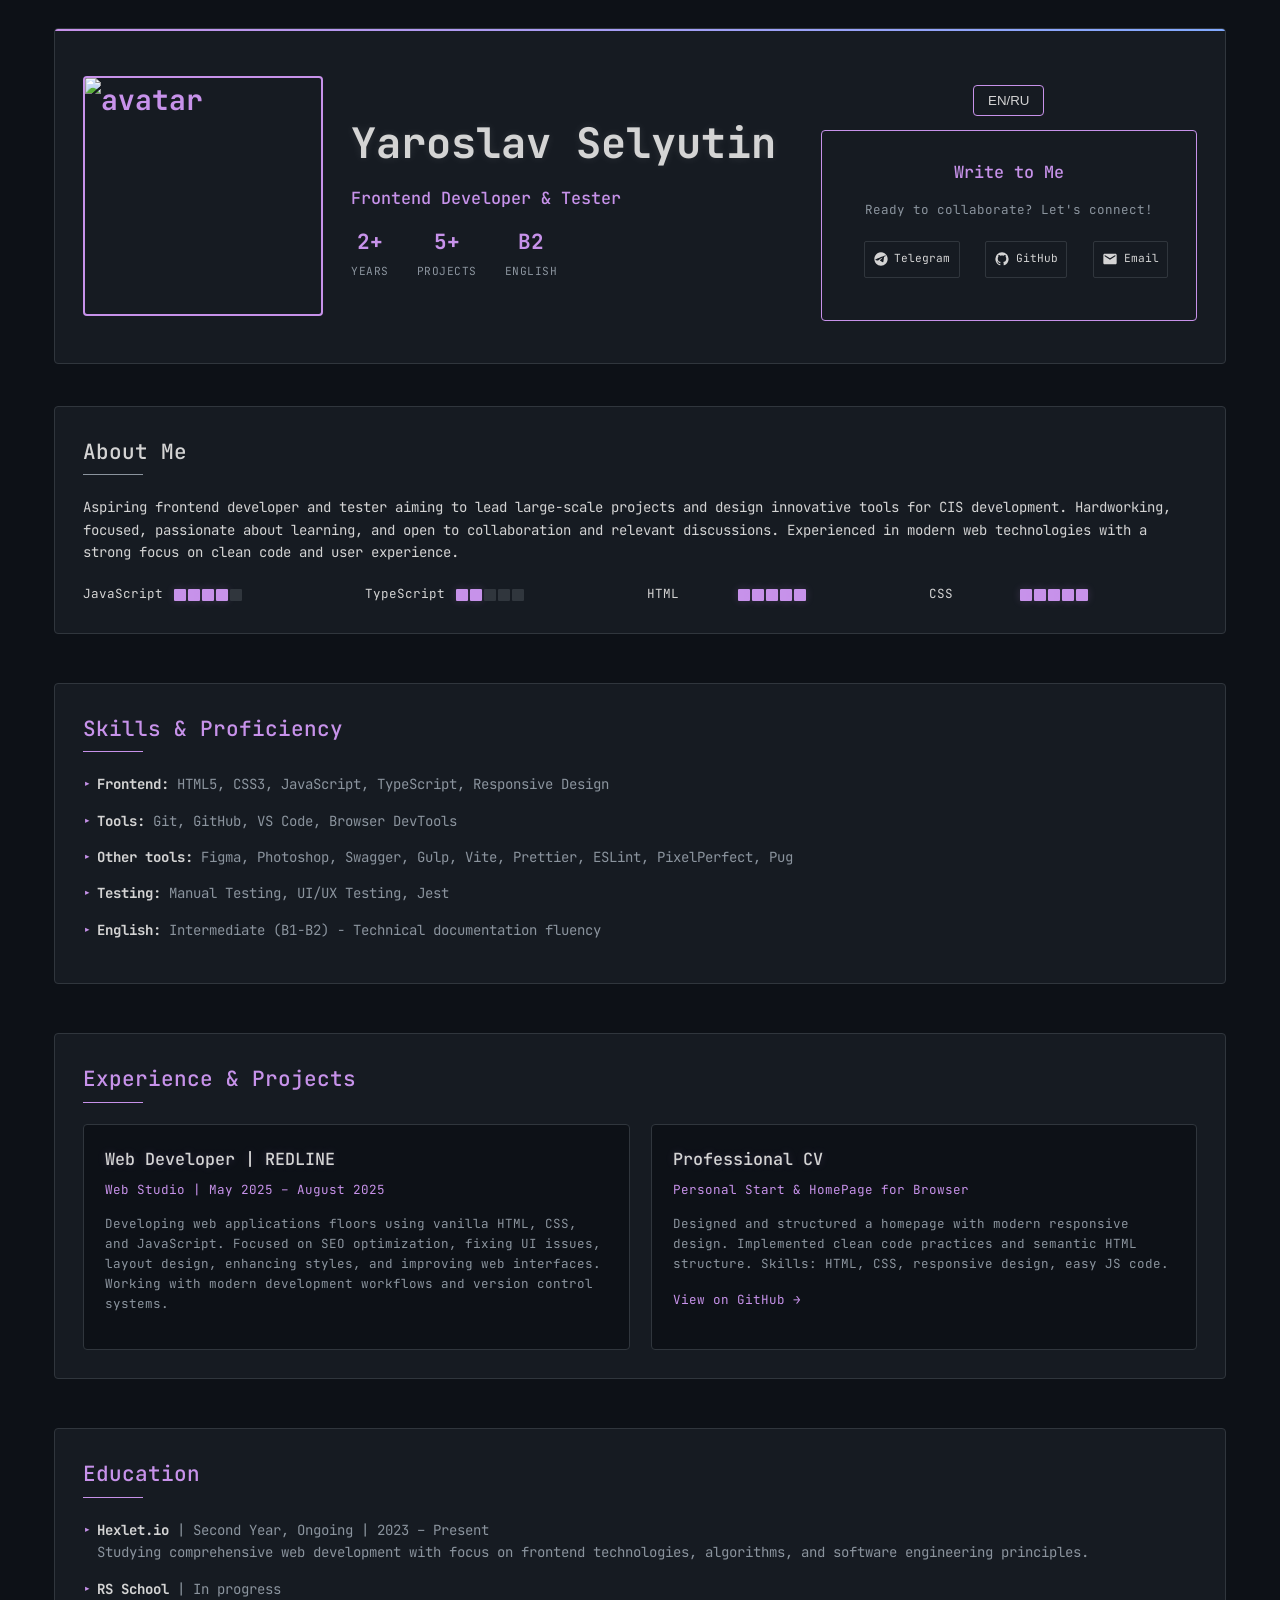
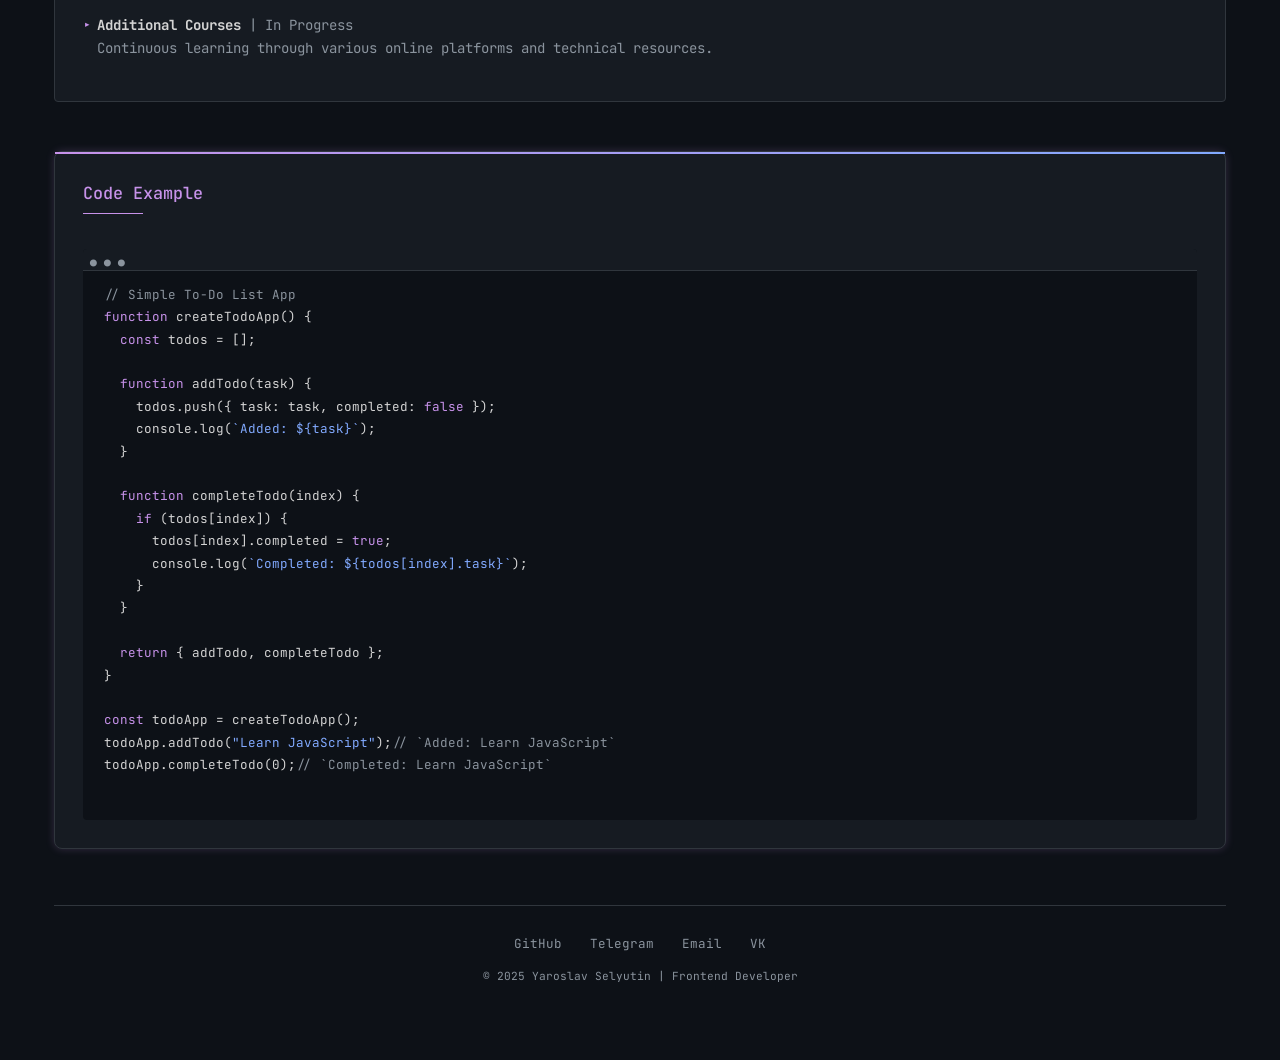
==== index.html @ ca4ed621 "feat: add new project, del link" ====
<!DOCTYPE html>
<html lang="en">

<head>
  <meta charset="UTF-8" />
  <meta name="viewport" content="width=device-width, initial-scale=1.0" />
  <meta name="description" content="CV of Yaroslav Selyutin - Aspiring Frontend Developer and Tester"
    data-translate="metaDescription" />
  <meta name="keywords" content="frontend developer, tester, web development, CV, Yaroslav Selyutin"
    data-translate="metaKeywords" />
  <link rel="stylesheet" href="./assets/css/style.css" />
  <title data-translate="title">Yaroslav Selyutin - CV</title>
</head>

<body>
  <div class="container">
    <div>
      <header>
        <div class="hero-content">
          <img class="avatar" src="./assets/images/avatar.jpg" alt="avatar" />
          <div class="info">
            <h1 data-translate="name">Yaroslav Selyutin</h1>
            <div class="role" data-translate="role">
              Frontend Developer & Tester
            </div>
            <div class="hero-stats">
              <div class="hero-stat">
                <span class="hero-stat-value">2+</span>
                <span class="hero-stat-label" data-translate="years">Years</span>
              </div>
              <div class="hero-stat">
                <span class="hero-stat-value">5+</span>
                <span class="hero-stat-label" data-translate="projects">Projects</span>
              </div>
              <div class="hero-stat">
                <span class="hero-stat-value">B2</span>
                <span class="hero-stat-label" data-translate="english">English</span>
              </div>
            </div>
          </div>
        </div>
        <div>
          <div class="language-switcher">
            <button id="lang-toggle">EN/RU</button>
          </div>
          <aside class="contact-cta">
            <h2 data-translate="writeToMe">Write to Me</h2>
            <p data-translate="connect">
              Ready to collaborate? Let's connect!
            </p>
            <ul class="contact-links">
              <li>
                <a href="https://t.me/ickpic">
                  <svg viewBox="0 0 24 24">
                    <path
                      d="M12 2C6.48 2 2 6.48 2 12s4.48 10 10 10 10-4.48 10-10S17.52 2 12 2zm4.64 6.8c-.15 1.58-.8 5.42-1.13 7.19-.14.75-.42 1-.68 1.03-.58.05-1.02-.38-1.58-.75-.88-.58-1.38-.94-2.23-1.5-.99-.65-.35-1.01.22-1.59.15-.15 2.71-2.48 2.76-2.69.01-.03.01-.14-.07-.2-.08-.06-.19-.04-.27-.02-.11.02-1.93 1.23-5.45 3.61-.51.36-.98.53-1.42.52-.47-.01-1.37-.26-2.03-.48-.82-.27-1.47-.42-1.42-.88.03-.24.4-.49 1.09-.74 4.28-1.86 7.13-3.08 8.56-3.67 4.08-1.69 4.92-1.98 5.47-1.99.12 0 .39.03.57.18.15.13.19.3.21.42-.01.10.01.28-.01.43z" />
                  </svg>
                  Telegram
                </a>
              </li>
              <li>
                <a href="https://github.com/9ickpic">
                  <svg viewBox="0 0 24 24">
                    <path
                      d="M12 2A10 10 0 0 0 2 12c0 4.42 2.87 8.17 6.84 9.5.5.08.66-.23.66-.5v-1.69c-2.77.6-3.36-1.34-3.36-1.34-.46-1.16-1.11-1.47-1.11-1.47-.91-.62.07-.6.07-.6 1 .07 1.53 1.03 1.53 1.03.87 1.52 2.34 1.07 2.91.83.09-.65.35-1.09.63-1.34-2.22-.25-4.55-1.11-4.55-4.92 0-1.11.38-2 1.03-2.71-.1-.25-.45-1.29.1-2.64 0 0 .84-.27 2.75 1.02.79-.22 1.65-.33 2.5-.33.85 0 1.71.11 2.5.33 1.91-1.29 2.75-1.02 2.75-1.02.55 1.35.2 2.39.1 2.64.65.71 1.03 1.6 1.03 2.71 0 3.82-2.34 4.66-4.57 4.91.36.31.69.92.69 1.85V21c0 .27.16.59.67.5C19.14 20.16 22 16.42 22 12A10 10 0 0 0 12 2z" />
                  </svg>
                  GitHub
                </a>
              </li>
              <li>
                <a href="mailto:moontesearch@gmail.com">
                  <svg viewBox="0 0 24 24">
                    <path
                      d="M20 4H4c-1.1 0-1.99.9-1.99 2L2 18c0 1.1.9 2 2 2h16c1.1 0 2-.9 2-2V6c0-1.1-.9-2-2-2zm0 4l-8 5-8-5V6l8 5 8-5v2z" />
                  </svg>
                  Email
                </a>
              </li>
            </ul>
          </aside>
        </div>
      </header>
      <main>
        <div class="grid">
          <section class="about-section">
            <h2 data-translate="aboutMe">About Me</h2>
            <p data-translate="aboutText">
              Aspiring frontend developer and tester aiming to lead
              large-scale projects and design innovative tools for CIS
              development. Hardworking, focused, passionate about learning,
              and open to collaboration and relevant discussions. Experienced
              in modern web technologies with a strong focus on clean code and
              user experience.
            </p>
            <div class="about-skills">
              <div class="skill-item">
                <span class="skill-name">JavaScript</span>
                <div class="skill-bar">
                  <div class="skill-block active"></div>
                  <div class="skill-block active"></div>
                  <div class="skill-block active"></div>
                  <div class="skill-block active blink"></div>
                  <div class="skill-block"></div>
                </div>
              </div>
              <div class="skill-item">
                <span class="skill-name">TypeScript</span>
                <div class="skill-bar">
                  <div class="skill-block active"></div>
                  <div class="skill-block active blink"></div>
                  <div class="skill-block"></div>
                  <div class="skill-block"></div>
                  <div class="skill-block"></div>
                </div>
              </div>
              <div class="skill-item">
                <span class="skill-name">HTML</span>
                <div class="skill-bar">
                  <div class="skill-block active"></div>
                  <div class="skill-block active"></div>
                  <div class="skill-block active"></div>
                  <div class="skill-block active"></div>
                  <div class="skill-block active blink"></div>
                </div>
              </div>
              <div class="skill-item">
                <span class="skill-name">CSS</span>
                <div class="skill-bar">
                  <div class="skill-block active"></div>
                  <div class="skill-block active"></div>
                  <div class="skill-block active"></div>
                  <div class="skill-block active"></div>
                  <div class="skill-block active blink"></div>
                </div>
              </div>
            </div>
          </section>

          <section class="section">
            <h2 data-translate="skillsTitle">Skills & Proficiency</h2>
            <ul>
              <li data-translate="frontendSkills">
                <strong>Frontend:</strong> HTML5, CSS3, JavaScript,
                TypeScript, Responsive Design
              </li>
              <li data-translate="toolsSkills">
                <strong>Tools:</strong> Git, GitHub, VS Code, Browser DevTools
              </li>
              <li data-translate="otherToolsSkills">
                <strong>Other tools:</strong> Figma, Photoshop, Swagger, Gulp,
                Vite, Prettier, ESLint, PixelPerfect, Pug
              </li>
              <li data-translate="testingSkills">
                <strong>Testing:</strong> Manual Testing, UI/UX Testing, Jest
              </li>
              <li data-translate="englishSkills">
                <strong>English:</strong> Intermediate (B1-B2) - Technical
                documentation fluency
              </li>
            </ul>
          </section>

          <section class="section">
            <h2 data-translate="experienceTitle">Experience & Projects</h2>
            <div class="project-grid">
              <div class="project-card">
                <h3 data-translate="webDeveloperTitle">
                  Web Developer | REDLINE
                </h3>
                <div class="project-meta" data-translate="webDeveloperMeta">
                  Web Studio | May 2025 – August 2025
                </div>
                <p data-translate="webDeveloperText">
                  Developing web applications floors using vanilla HTML, CSS,
                  and JavaScript. Focused on SEO optimization, fixing UI
                  issues, layout design, enhancing styles, and improving web
                  interfaces. Working with modern development workflows and
                  version control systems.
                </p>
              </div>
              <div class="project-card">
                <h3 data-translate="cvTitle">Professional CV</h3>
                <div class="project-meta" data-translate="cvMeta">
                  Personal Start & HomePage for Browser
                </div>
                <p data-translate="cvText">
                  Designed and structured a homepage with modern
                  responsive design. Implemented clean code practices and
                  semantic HTML structure. Skills: HTML, CSS, responsive
                  design, easy JS code.
                </p>
                <a href="9ickpic.github.com/homepage" target="_blank" data-translate="viewGitHub">View on GitHub →</a>
              </div>
            </div>
          </section>

          <section class="section">
            <h2 data-translate="educationTitle">Education</h2>
            <ul>
              <li data-translate="hexletEducation">
                <strong>Hexlet.io</strong> | Second Year, Ongoing | 2023 –
                Present<br />
                Studying comprehensive web development with focus on frontend
                technologies, algorithms, and software engineering principles.
              </li>
              <li data-translate="rsSchoolEducation">
                <strong>RS School</strong> | In progress
              </li>
              <li data-translate="additionalEducation">
                <strong>Additional Courses</strong> | In Progress<br />
                Continuous learning through various online platforms and
                technical resources.
              </li>
            </ul>
          </section>

          <section class="section code-container">
            <div class="code-header">
              <h2 data-translate="codeExampleTitle">Code Example</h2>
            </div>
            <div class="code-window">
              <pre><code><span class="code-comment" data-translate="codeComment">// Simple To-Do List App</span>
<span class="code-keyword">function</span> createTodoApp() {
  <span class="code-keyword">const</span> todos = [];

  <span class="code-keyword">function</span> addTodo(task) {
    todos.push({ task: task, completed: <span class="code-keyword">false</span> });
    console.log(<span class="code-string">`Added: ${task}`</span>);
  }

  <span class="code-keyword">function</span> completeTodo(index) {
    <span class="code-keyword">if</span> (todos[index]) {
      todos[index].completed = <span class="code-keyword">true</span>;
      console.log(<span class="code-string">`Completed: ${todos[index].task}`</span>);
    }
  }

  <span class="code-keyword">return</span> { addTodo, completeTodo };
}

<span class="code-keyword">const</span> todoApp = createTodoApp();
todoApp.addTodo(<span class="code-string" data-translate="learnJS">"Learn JavaScript"</span>);<span class="code-comment" data-translate="addedJS">// `Added: Learn JavaScript`</span>
todoApp.completeTodo(0);<span class="code-comment" data-translate="completedJS">// `Completed: Learn JavaScript`</span>
        </code></pre>
            </div>
          </section>
        </div>
      </main>

      <footer>
        <div class="footer-links">
          <a href="https://github.com/9ickpic">GitHub</a>
          <a href="https://t.me/ickpic">Telegram</a>
          <a href="mailto:moontesearch@gmail.com">Email</a>
          <a href="https://vk.com/9ickpic">VK</a>
        </div>
        <div class="footer-copyright">
          <p data-translate="footerText">
            © 2025 Yaroslav Selyutin | Frontend Developer
          </p>
          <br />
        </div>
      </footer>
    </div>
  </div>

  <script src="./assets/js/translate.js"></script>
</body>

</html>
---- assets/css/style.css ----
@import url("https://fonts.googleapis.com/css2?family=JetBrains+Mono:wght@400;500;700&display=swap");

:root {
  --bg: #0d1117;
  --bg-alt: #161b22;
  --accent: #c792ea;
  --secondary-accent: #82aaff;
  --text: #d4d4d4;
  --muted: #8b949e;
  --border: #30363d;
  --glow: 0 0 8px rgba(199, 146, 234, 0.2);
  --glow-hover: 0 0 12px rgba(130, 170, 255, 0.4);
  --grid-gutter: 1.5rem;
}

* {
  box-sizing: border-box;
  margin: 0;
  padding: 0;
}

html,
body {
  background: var(--bg);
  color: var(--text);
  font-family: "JetBrains Mono", monospace;
  line-height: 1.6;
  font-size: 14px;
  scroll-behavior: smooth;
}

.container {
  max-width: 1200px;
  margin: 0 auto;
  padding: 2rem 1rem;
}

.grid {
  display: grid;
  grid-template-columns: repeat(12, 1fr);
  gap: var(--grid-gutter);
}

.col-12 {
  grid-column: span 12;
}
.col-8 {
  grid-column: span 8;
}
.col-4 {
  grid-column: span 4;
}
.col-6 {
  grid-column: span 6;
}
.col-3 {
  grid-column: span 3;
}
.col-9 {
  grid-column: span 9;
}

header {
  grid-column: span 12;
  display: flex;
  align-items: center;
  justify-content: space-between;
  gap: 2rem;
  margin-bottom: 3rem;
  padding: 3rem 2rem;
  background: var(--bg-alt);
  border: 1px solid var(--border);
  border-radius: 4px;
  position: relative;
  overflow: hidden;
  min-height: 200px;
}

header::before {
  content: "";
  position: absolute;
  top: 0;
  left: 0;
  right: 0;
  height: 2px;
  background: linear-gradient(90deg, var(--accent), var(--secondary-accent));
}

@keyframes pulse {
  0%,
  100% {
    transform: translateY(-50%) scale(1);
    opacity: 0.5;
  }
  50% {
    transform: translateY(-50%) scale(1.2);
    opacity: 0.8;
  }
}

.hero-content {
  flex: 1;
  display: flex;
  align-items: center;
  gap: 2rem;
  justify-content: flex-start;
}

.avatar {
  width: 240px;
  height: 240px;
  background: transparent;
  border: 2px solid var(--accent);
  border-radius: 4px;
  display: flex;
  align-items: center;
  justify-content: center;
  font-weight: 700;
  color: var(--accent);
  font-size: 2rem;
  transition: all 0.3s ease;
  position: relative;
  flex-shrink: 0;
}

.avatar:hover {
  border-color: var(--secondary-accent);
  color: var(--secondary-accent);
  box-shadow: var(--glow-hover);
}

.info h1 {
  font-size: 3rem;
  font-weight: 700;
  color: var(--text);
  margin-bottom: 0.5rem;
  text-shadow: 0 0 10px rgba(255, 255, 255, 0.1);
}

.info .role {
  color: var(--accent);
  font-size: 1.2rem;
  font-weight: 500;
  margin-bottom: 1rem;
}

.hero-stats {
  display: flex;
  gap: 2rem;
  margin-top: 1rem;
}

.hero-stat {
  text-align: center;
}

.hero-stat-value {
  font-size: 1.5rem;
  font-weight: 700;
  color: var(--accent);
  display: block;
}

.hero-stat-label {
  font-size: 0.8rem;
  color: var(--muted);
  text-transform: uppercase;
  letter-spacing: 0.5px;
}

.about-section {
  grid-column: span 12;
  background: var(--bg-alt);
  padding: 2rem;
  border: 1px solid var(--border);
  border-radius: 4px;
  margin-bottom: 2rem;
}

.about-section h2 {
  font-size: 1.5rem;
  color: var(--text);
  margin-bottom: 1.5rem;
  font-weight: 500;
  position: relative;
  padding-bottom: 0.5rem;
}

.about-section h2::after {
  content: "";
  position: absolute;
  bottom: 0;
  left: 0;
  width: 60px;
  height: 1px;
  background: var(--muted);
}

.about-skills {
  display: grid;
  grid-template-columns: repeat(auto-fit, minmax(200px, 1fr));
  gap: 1rem;
  margin-top: 1.5rem;
}

.skill-item {
  display: flex;
  align-items: center;
  gap: 0.8rem;
}

.skill-name {
  color: var(--text);
  font-size: 0.9rem;
  min-width: 80px;
}

.skill-bar {
  display: flex;
  gap: 2px;
  flex: 1;
}

.skill-block {
  width: 12px;
  height: 12px;
  background: var(--border);
  border-radius: 1px;
  transition: all 0.3s ease;
}

.skill-block.active {
  background: var(--accent);
  box-shadow: var(--glow);
}

.skill-block.active.blink {
  animation: blink 1.5s infinite;
}

@keyframes blink {
  0%,
  50% {
    background: var(--accent);
    box-shadow: var(--glow);
  }
  51%,
  100% {
    background: var(--secondary-accent);
    box-shadow: var(--glow-hover);
  }
}

.contact-cta {
  background: var(--bg-alt);
  padding: 2rem;
  border: 1px solid var(--accent);
  border-radius: 4px;
  text-align: center;
  position: relative;
  overflow: hidden;
  transition: all 0.3s ease;
  display: flex;
  flex-direction: column;
  justify-content: center;
  overflow: hidden;
}

/* .contact-cta::before {
  content: "";
  position: absolute;
  top: 0;
  left: -100%;
  width: 100%;
  height: 100%;
  background: linear-gradient(
    90deg,
    transparent,
    rgba(0, 180, 218, 0.1),
    transparent
  );
  transition: left 0.5s ease;
} */

/* .contact-cta:hover::before {
  left: 100%;
} */

.contact-cta:hover {
  border-color: var(--secondary-accent);
  box-shadow: var(--glow-hover);

  h2 {
    color: var(--secondary-accent);
  }
}

.contact-cta h2 {
  font-size: 1.2rem;
  color: var(--accent);
  margin-bottom: 1rem;
  font-weight: 500;
}

.contact-cta p {
  color: var(--muted);
  font-size: 0.9rem;
  margin-bottom: 1.5rem;
}

.contact-links {
  display: flex;
  flex-direction: row;
  justify-content: center;
  gap: 0.8rem;
  flex-wrap: wrap;
}

.contact-links a {
  color: var(--text);
  text-decoration: none;
  padding: 0.6rem;
  border: 1px solid var(--border);
  border-radius: 2px;
  transition: all 0.3s ease;
  font-size: 0.8rem;
  display: flex;
  align-items: center;
  gap: 0.4rem;
  position: relative;
  overflow: visible;
  z-index: 1;
}

.contact-links a::after {
  content: "";
  position: absolute;
  top: 100%;
  left: 50%;
  transform: translateX(-50%);
  width: 100%;
  height: 180px;
  background: radial-gradient(
    ellipse at top,
    rgba(255, 0, 255, 1) 0%,
    rgba(255, 0, 255, 0.08) 40%,
    transparent 100%
  );
  clip-path: polygon(20% 0%, 80% 0%, 100% 100%, 0% 100%);
  filter: blur(24px);
  opacity: 0;
  pointer-events: none;
  z-index: -1;
}

.contact-links a:hover {
  animation: flicker-btn 2s forwards ease-in-out;
  border-color: var(--secondary-accent);
  color: var(--secondary-accent);
}

.contact-links a:hover::after {
  animation: flicker-shadow 2s forwards ease-in-out;
}

.contact-links svg {
  width: 16px;
  height: 16px;
  fill: currentColor;
}

.section {
  grid-column: span 12;
  background: var(--bg-alt);
  padding: 2rem;
  border: 1px solid var(--border);
  border-radius: 4px;
  margin-bottom: 2rem;
}

.section h2 {
  font-size: 1.5rem;
  color: var(--accent);
  margin-bottom: 1.5rem;
  font-weight: 500;
  position: relative;
  padding-bottom: 0.5rem;
}

.section h2::after {
  content: "";
  position: absolute;
  bottom: 0;
  left: 0;
  width: 60px;
  height: 1px;
  background: var(--accent);
}

.project-grid {
  display: grid;
  grid-template-columns: repeat(auto-fit, minmax(300px, 1fr));
  gap: 1.5rem;
  margin-top: 1rem;
}

.project-card {
  background: var(--bg);
  padding: 1.5rem;
  border: 1px solid var(--border);
  border-radius: 4px;
  transition: all 0.3s ease;
  position: relative;
  overflow: hidden;
}

.project-card::before {
  content: "";
  position: absolute;
  top: 0;
  left: 0;
  right: 0;
  height: 2px;
  background: var(--secondary-accent);
  transform: scaleX(0);
  transition: transform 0.3s ease;
}

.project-card:hover::before {
  transform: scaleX(1);
}

.project-card:hover {
  border-color: var(--secondary-accent);
  box-shadow: var(--glow-hover);
  transform: translateY(-2px);

  .project-meta {
    color: var(--secondary-accent);
  }
}

.project-card h3 {
  font-size: 1.2rem;
  color: var(--text);
  margin-bottom: 0.5rem;
  font-weight: 500;
  text-shadow: var(--glow);
}

.project-card .project-meta {
  color: var(--accent);
  font-size: 0.9rem;
  margin-bottom: 1rem;
}

.project-card p {
  color: var(--muted);
  font-size: 0.9rem;
  margin-bottom: 1rem;
}

.project-card a {
  color: var(--accent);
  text-decoration: none;
  font-size: 0.9rem;
  transition: color 0.3s ease;
}

.project-card a:hover {
  color: var(--secondary-accent);
  text-shadow: var(--glow-hover);
}

ul {
  list-style: none;
  padding: 0;
}

ul li {
  margin-bottom: 1rem;
  padding-left: 1rem;
  position: relative;
  color: var(--muted);
}

ul li::before {
  content: "▸";
  position: absolute;
  left: 0;
  color: var(--accent);
}

ul li strong {
  color: var(--text);
}

footer {
  grid-column: span 12;
  text-align: center;
  padding: 2rem;
  border-top: 1px solid var(--border);
  margin-top: 2rem;
}

.footer-links {
  display: flex;
  justify-content: center;
  gap: 2rem;
  margin-bottom: 1rem;
}

.footer-links a {
  color: var(--muted);
  text-decoration: none;
  font-size: 0.9rem;
  transition: all 0.3s ease;
}

.footer-links a:hover {
  color: var(--secondary-accent);
  text-shadow: var(--glow-hover);
}

.footer-copyright {
  color: var(--muted);
  font-size: 0.8rem;
}

.footer-copyright a {
  margin-top: 1rem;
}

.code-container {
  background: var(--bg-alt);
  border: 1px solid var(--border);
  border-radius: 8px;
  padding: 2rem;
  position: relative;
  box-shadow: var(--glow);
  transition: all 0.3s ease;
}

.code-container:hover {
  box-shadow: var(--glow-hover);
  border-color: var(--secondary-accent);
}

.code-container::before {
  content: "";
  position: absolute;
  top: 0;
  left: 0;
  right: 0;
  height: 2px;
  background: linear-gradient(90deg, var(--accent), var(--secondary-accent));
}

.code-header {
  display: flex;
  justify-content: space-between;
  align-items: center;
  margin-bottom: 1rem;
}

.code-header h2 {
  color: var(--accent);
  font-size: 1.2rem;
  font-weight: 500;
}

.code-window {
  background: var(--bg);
  border-radius: 4px;
  padding: 1.5rem;
  position: relative;
  overflow: hidden;
}

.code-window::before {
  content: "";
  position: absolute;
  top: 0;
  left: 0;
  width: 100%;
  height: 1.5rem;
  background: var(--bg-alt);
  border-bottom: 1px solid var(--border);
}

.code-window::after {
  content: "";
  position: absolute;
  top: 0.5rem;
  left: 0.5rem;
  display: flex;
  gap: 0.4rem;
}

.code-window::after {
  content: "● ● ●";
  color: var(--muted);
  font-size: 0.8rem;
  line-height: 1rem;
}

pre {
  margin: 0;
  padding-top: 1rem;
  overflow-x: auto;
}

code {
  color: var(--text);
  font-family: "JetBrains Mono", monospace;
  font-size: 0.9rem;
  line-height: 1.6;
}

.code-comment {
  color: var(--muted);
}

.code-keyword {
  color: var(--accent);
}

.code-string {
  color: var(--secondary-accent);
}

@keyframes fadeIn {
  from {
    opacity: 0;
    transform: translateY(10px);
  }
  to {
    opacity: 1;
    transform: translateY(0);
  }
}

.code-container {
  animation: fadeIn 0.6s ease-out;
}

@media (max-width: 768px) {
  .col-8,
  .col-4,
  .col-6 {
    grid-column: span 12;
  }
  header {
    flex-direction: column;
    text-align: center;
    padding: 2rem;
  }
  .hero-content {
    flex-direction: column;
    gap: 1rem;
  }
  .info h1 {
    font-size: 2rem;
  }
  .hero-stats {
    justify-content: center;
  }
  .project-grid {
    grid-template-columns: 1fr;
  }
  .footer-links {
    flex-direction: column;
    gap: 1rem;
  }
  .about-skills {
    justify-items: center;
  }
}

@keyframes fadeInUp {
  from {
    opacity: 0;
    transform: translateY(20px);
  }
  to {
    opacity: 1;
    transform: translateY(0);
  }
}

.section,
.about-section,
.contact-cta {
  animation: fadeInUp 0.6s ease-out;
}

.section:nth-child(2) {
  animation-delay: 0.1s;
}
.section:nth-child(3) {
  animation-delay: 0.2s;
}
.section:nth-child(4) {
  animation-delay: 0.3s;
}
.section:nth-child(5) {
  animation-delay: 0.4s;
}

.language-switcher {
  margin: 1rem 0;
  text-align: center;
}

.language-switcher button {
  padding: 0.5rem 1rem;
  background: var(--bg-alt);
  color: var(--text);
  border: 1px solid var(--accent);
  border-radius: 4px;
  cursor: pointer;
  transition: all 0.3s ease;
}

.language-switcher button:hover {
  border-color: var(--secondary-accent);
  box-shadow: var(--glow-hover);
}

@keyframes flicker-btn {
  0% {
    border-color: rgba(255, 0, 255, 0);
    box-shadow: none;
  }

  10% {
    border-color: rgba(255, 0, 255, 0.3);
    box-shadow: 0 0 3px rgba(255, 0, 255, 0.1);
  }

  20% {
    border-color: rgba(255, 0, 255, 0.6);
    box-shadow: 0 0 6px rgba(255, 0, 255, 0.3);
  }

  25% {
    border-color: rgba(255, 0, 255, 0.1);
    box-shadow: none;
  }

  27% {
    border-color: var(--secondary-accent);
    box-shadow: var(--glow-hover-cta), inset var(--glow-hover-cta);
  }

  35%,
  100% {
    border-color: var(--secondary-accent);
    box-shadow: var(--glow-hover-cta), inset var(--glow-hover-cta);
  }
}

@keyframes flicker-shadow {
  0% {
    opacity: 0.1;
  }

  10% {
    opacity: 0.25;
  }

  20% {
    opacity: 0.4;
  }

  25% {
    opacity: 0.05;
  }

  27% {
    opacity: 0.4;
  }

  35%,
  100% {
    opacity: 1;
  }
}

.contact-links li::before {
  content: none;
}
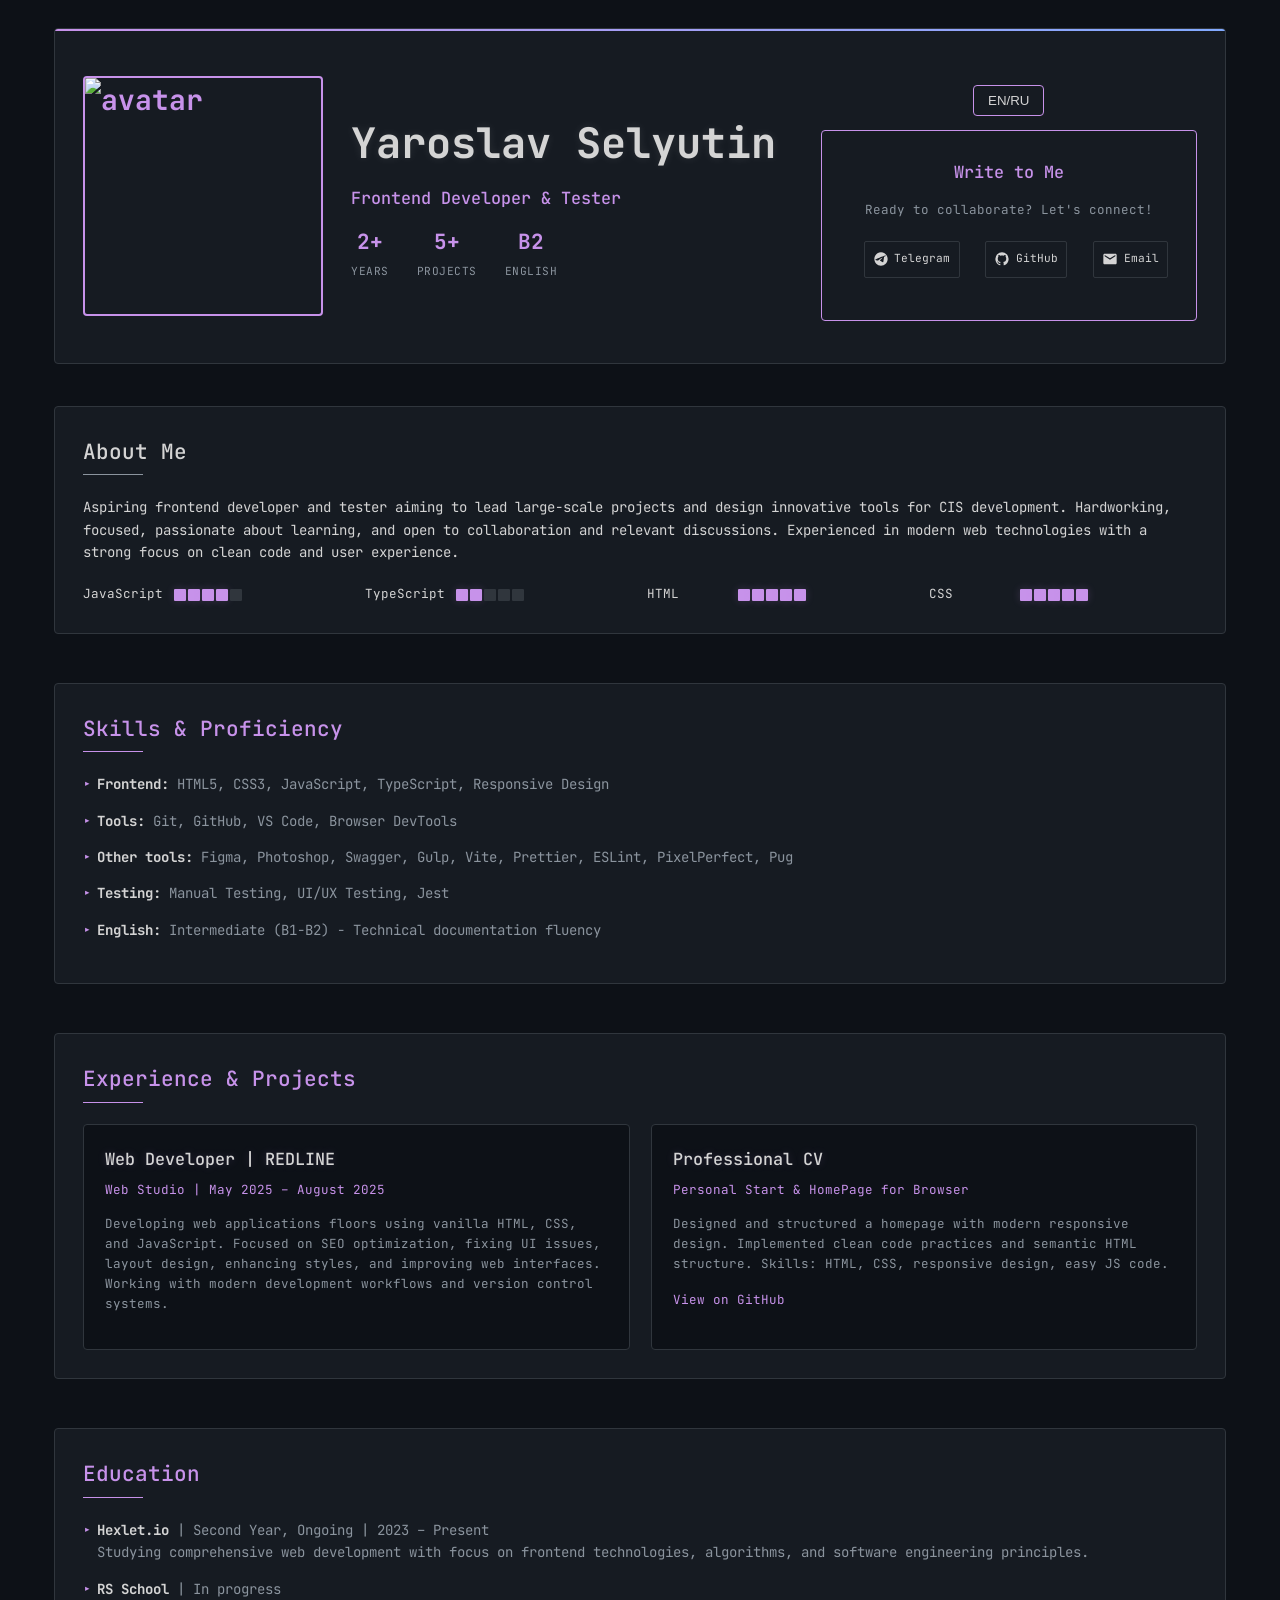
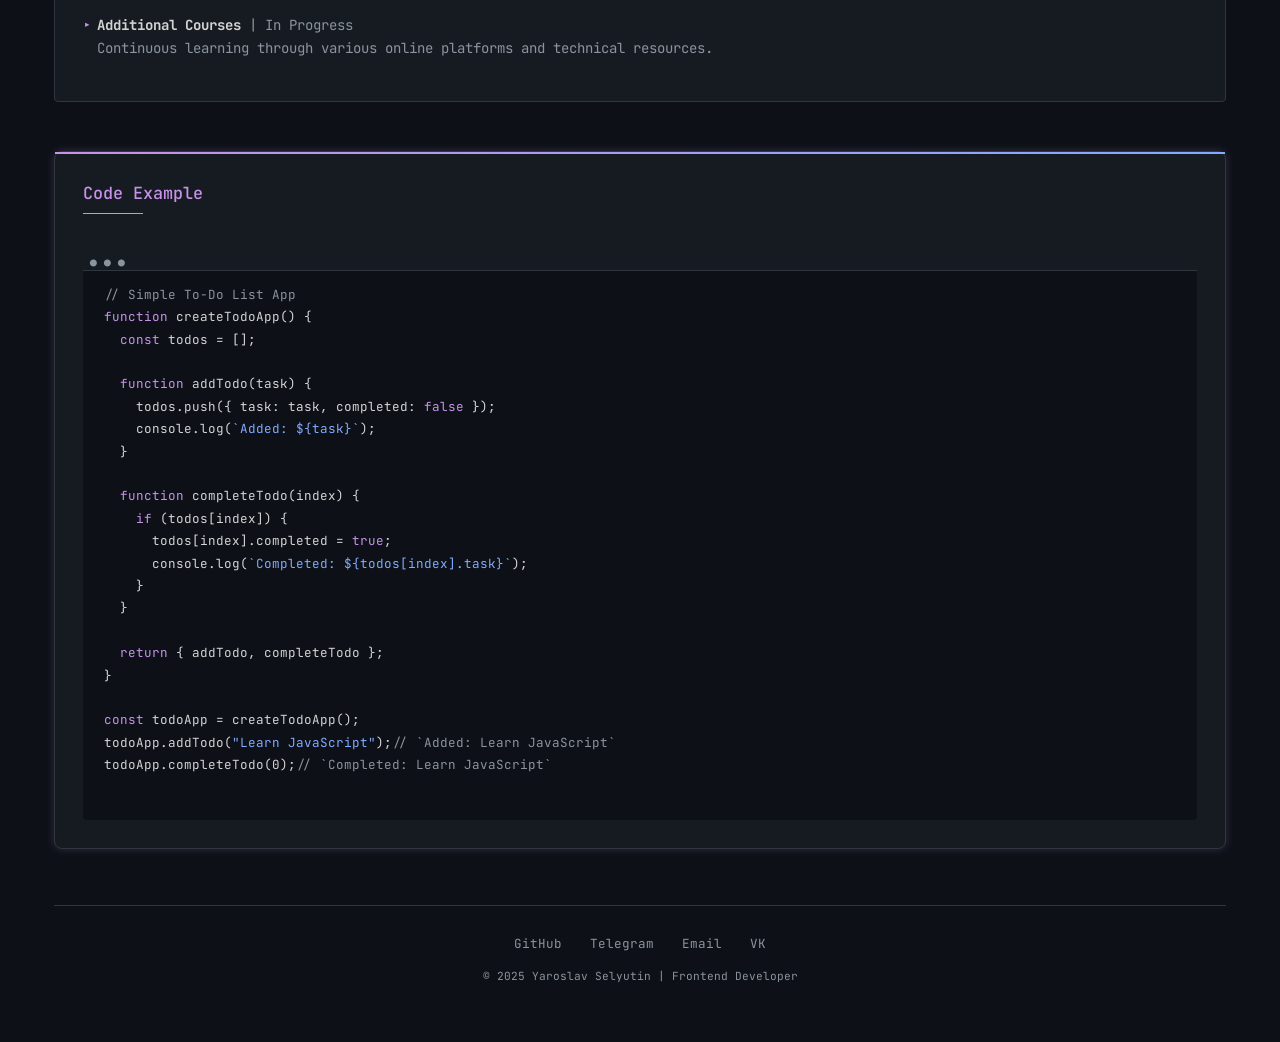
==== commit ca438199: "fix: fix validator html" ====
--- a/index.html
+++ b/index.html
@@ -2,13 +2,13 @@
 <html lang="en">
 
 <head>
-  <meta charset="UTF-8" />
-  <meta name="viewport" content="width=device-width, initial-scale=1.0" />
+  <meta charset="UTF-8">
+  <meta name="viewport" content="width=device-width, initial-scale=1.0">
   <meta name="description" content="CV of Yaroslav Selyutin - Aspiring Frontend Developer and Tester"
-    data-translate="metaDescription" />
+    data-translate="metaDescription">
   <meta name="keywords" content="frontend developer, tester, web development, CV, Yaroslav Selyutin"
-    data-translate="metaKeywords" />
-  <link rel="stylesheet" href="./assets/css/style.css" />
+    data-translate="metaKeywords">
+  <link rel="stylesheet" href="./assets/css/style.css">
   <title data-translate="title">Yaroslav Selyutin - CV</title>
 </head>
 
@@ -17,11 +17,11 @@
     <div>
       <header>
         <div class="hero-content">
-          <img class="avatar" src="./assets/images/avatar.jpg" alt="avatar" />
+          <img class="avatar" src="./assets/images/avatar.jpg" alt="avatar">
           <div class="info">
             <h1 data-translate="name">Yaroslav Selyutin</h1>
             <div class="role" data-translate="role">
-              Frontend Developer & Tester
+              Frontend Developer &amp; Tester
             </div>
             <div class="hero-stats">
               <div class="hero-stat">
@@ -41,7 +41,7 @@
         </div>
         <div>
           <div class="language-switcher">
-            <button id="lang-toggle">EN/RU</button>
+            <button type="button" id="lang-toggle">EN/RU</button>
           </div>
           <aside class="contact-cta">
             <h2 data-translate="writeToMe">Write to Me</h2>
@@ -137,7 +137,7 @@
           </section>
 
           <section class="section">
-            <h2 data-translate="skillsTitle">Skills & Proficiency</h2>
+            <h2 data-translate="skillsTitle">Skills &amp; Proficiency</h2>
             <ul>
               <li data-translate="frontendSkills">
                 <strong>Frontend:</strong> HTML5, CSS3, JavaScript,
@@ -161,7 +161,7 @@
           </section>
 
           <section class="section">
-            <h2 data-translate="experienceTitle">Experience & Projects</h2>
+            <h2 data-translate="experienceTitle">Experience &amp; Projects</h2>
             <div class="project-grid">
               <div class="project-card">
                 <h3 data-translate="webDeveloperTitle">
@@ -181,7 +181,7 @@
               <div class="project-card">
                 <h3 data-translate="cvTitle">Professional CV</h3>
                 <div class="project-meta" data-translate="cvMeta">
-                  Personal Start & HomePage for Browser
+                  Personal Start &amp; HomePage for Browser
                 </div>
                 <p data-translate="cvText">
                   Designed and structured a homepage with modern
@@ -189,7 +189,7 @@
                   semantic HTML structure. Skills: HTML, CSS, responsive
                   design, easy JS code.
                 </p>
-                <a href="9ickpic.github.com/homepage" target="_blank" data-translate="viewGitHub">View on GitHub →</a>
+                <a href="https://9ickpic.github.io/homepage" target="_blank" data-translate="viewGitHub">View on GitHub</a>
               </div>
             </div>
           </section>
@@ -199,7 +199,7 @@
             <ul>
               <li data-translate="hexletEducation">
                 <strong>Hexlet.io</strong> | Second Year, Ongoing | 2023 –
-                Present<br />
+                Present<br>
                 Studying comprehensive web development with focus on frontend
                 technologies, algorithms, and software engineering principles.
               </li>
@@ -207,7 +207,7 @@
                 <strong>RS School</strong> | In progress
               </li>
               <li data-translate="additionalEducation">
-                <strong>Additional Courses</strong> | In Progress<br />
+                <strong>Additional Courses</strong> | In Progress<br>
                 Continuous learning through various online platforms and
                 technical resources.
               </li>
@@ -258,7 +258,6 @@
           <p data-translate="footerText">
             © 2025 Yaroslav Selyutin | Frontend Developer
           </p>
-          <br />
         </div>
       </footer>
     </div>
@@ -267,4 +266,4 @@
   <script src="./assets/js/translate.js"></script>
 </body>
 
-</html>+</html>
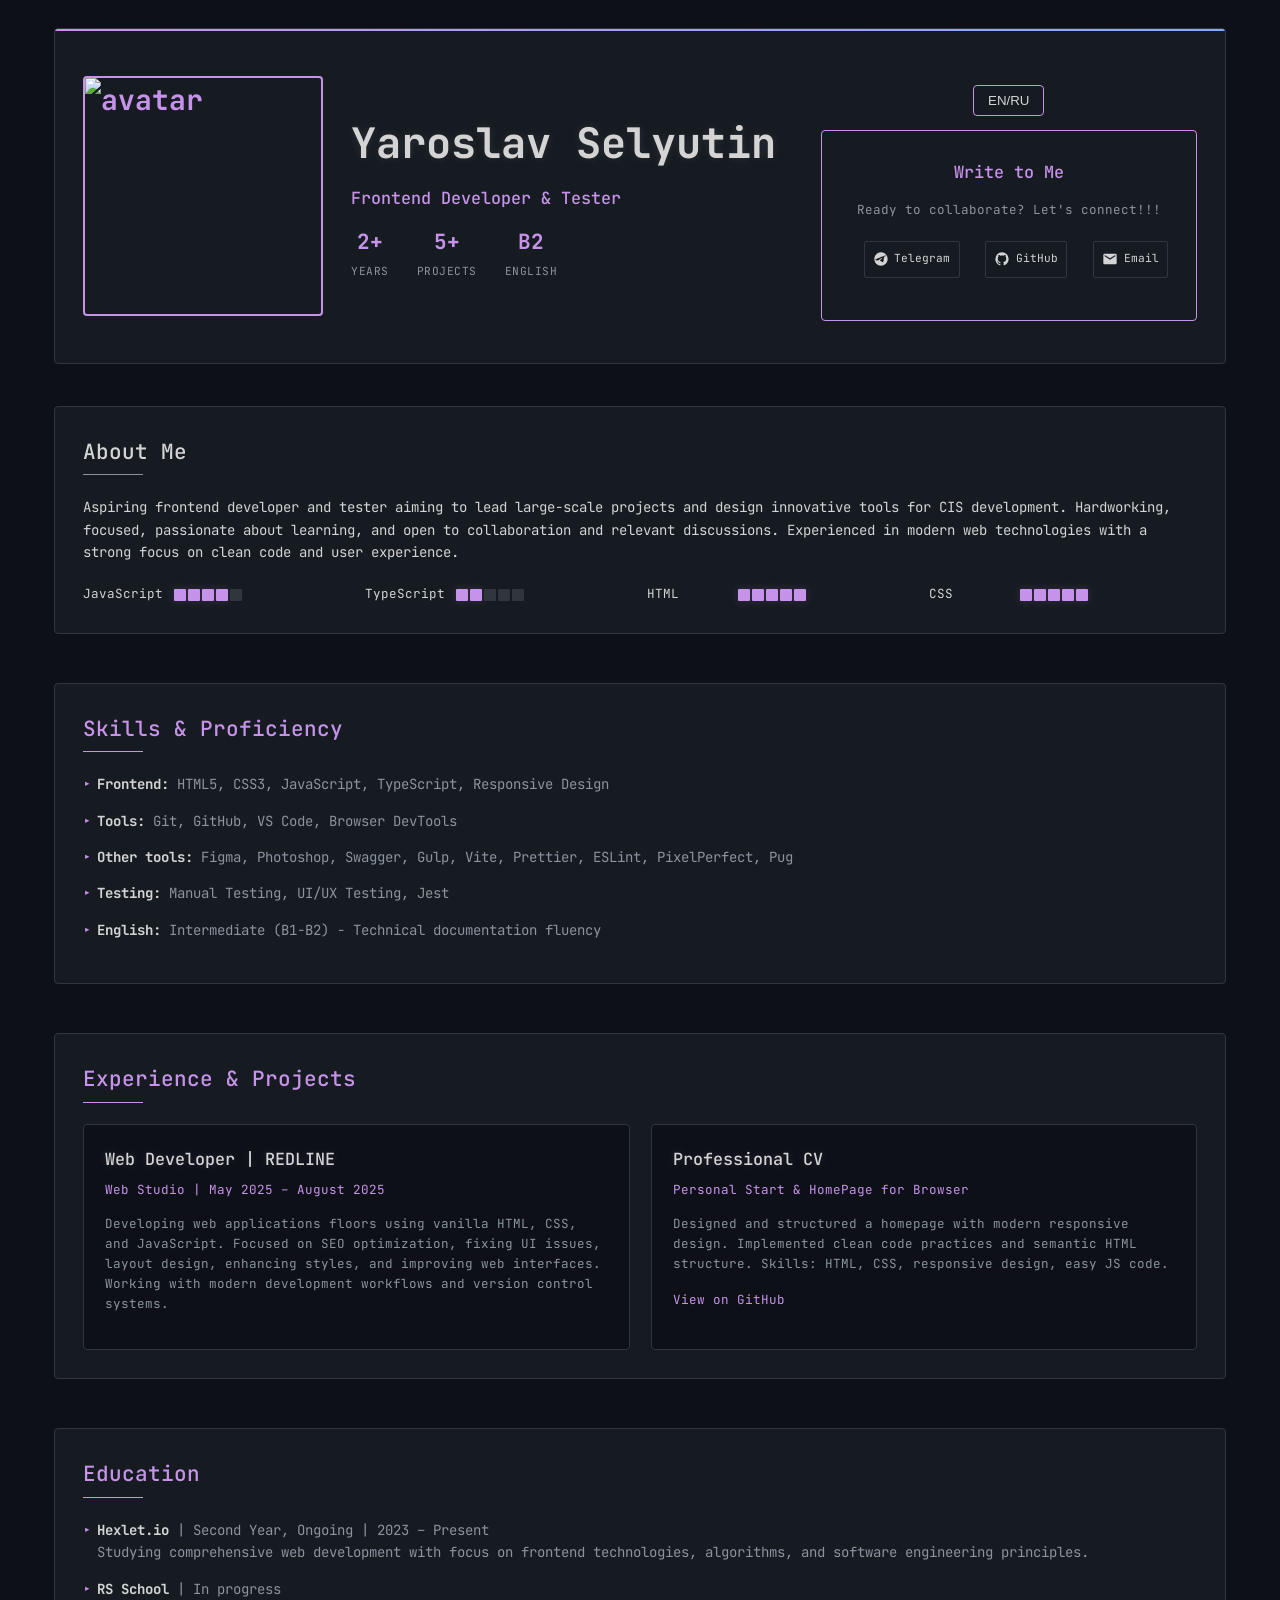
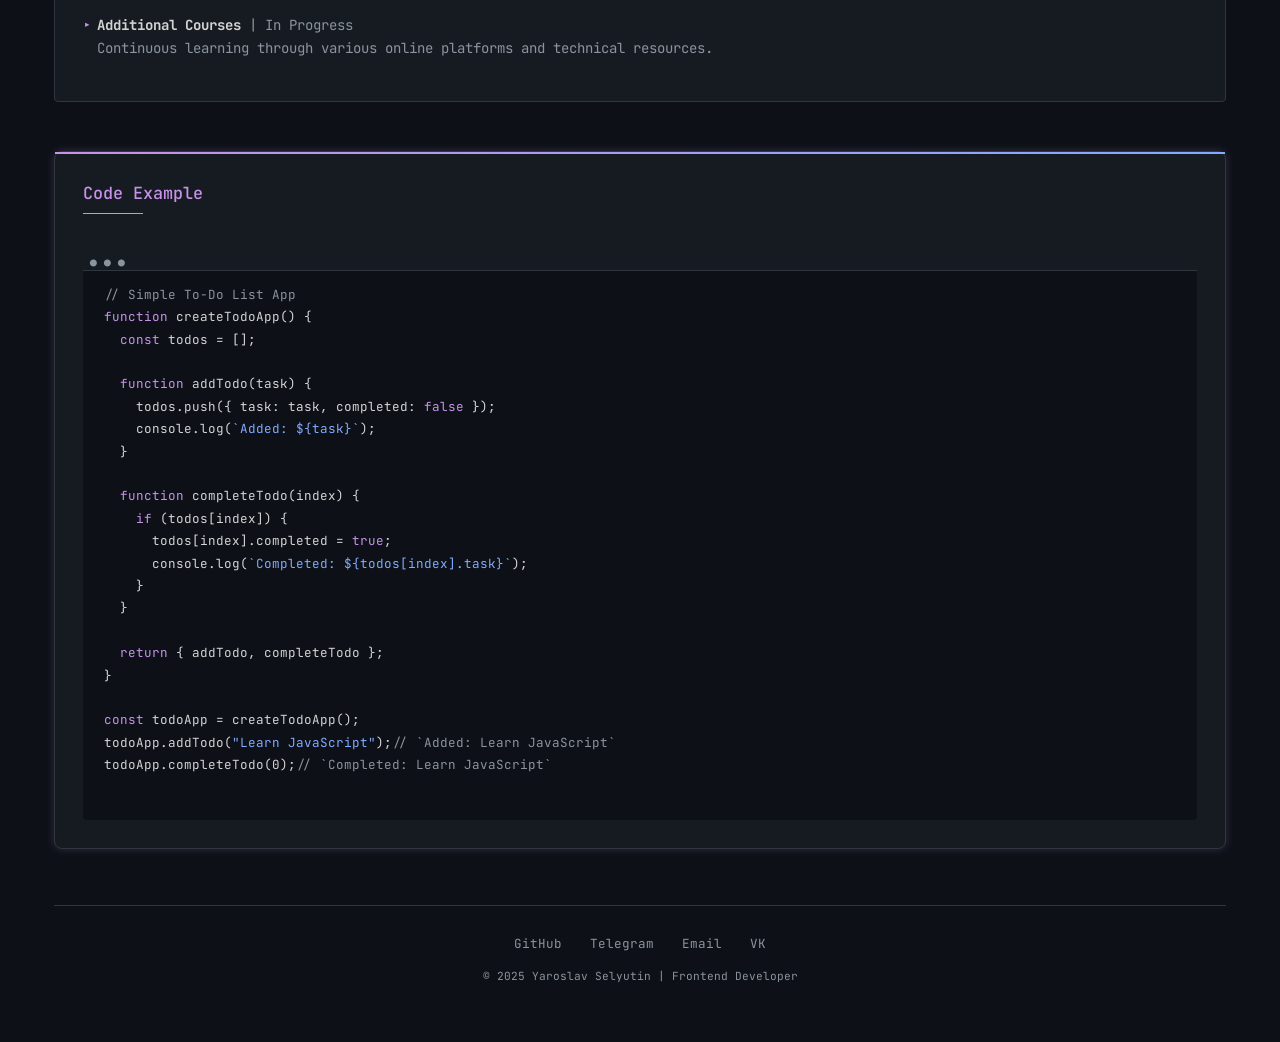
==== commit d325b293: "fix: fix validator" ====
--- a/index.html
+++ b/index.html
@@ -46,7 +46,7 @@
           <aside class="contact-cta">
             <h2 data-translate="writeToMe">Write to Me</h2>
             <p data-translate="connect">
-              Ready to collaborate? Let's connect!
+              Ready to collaborate? Let's connect!!!
             </p>
             <ul class="contact-links">
               <li>
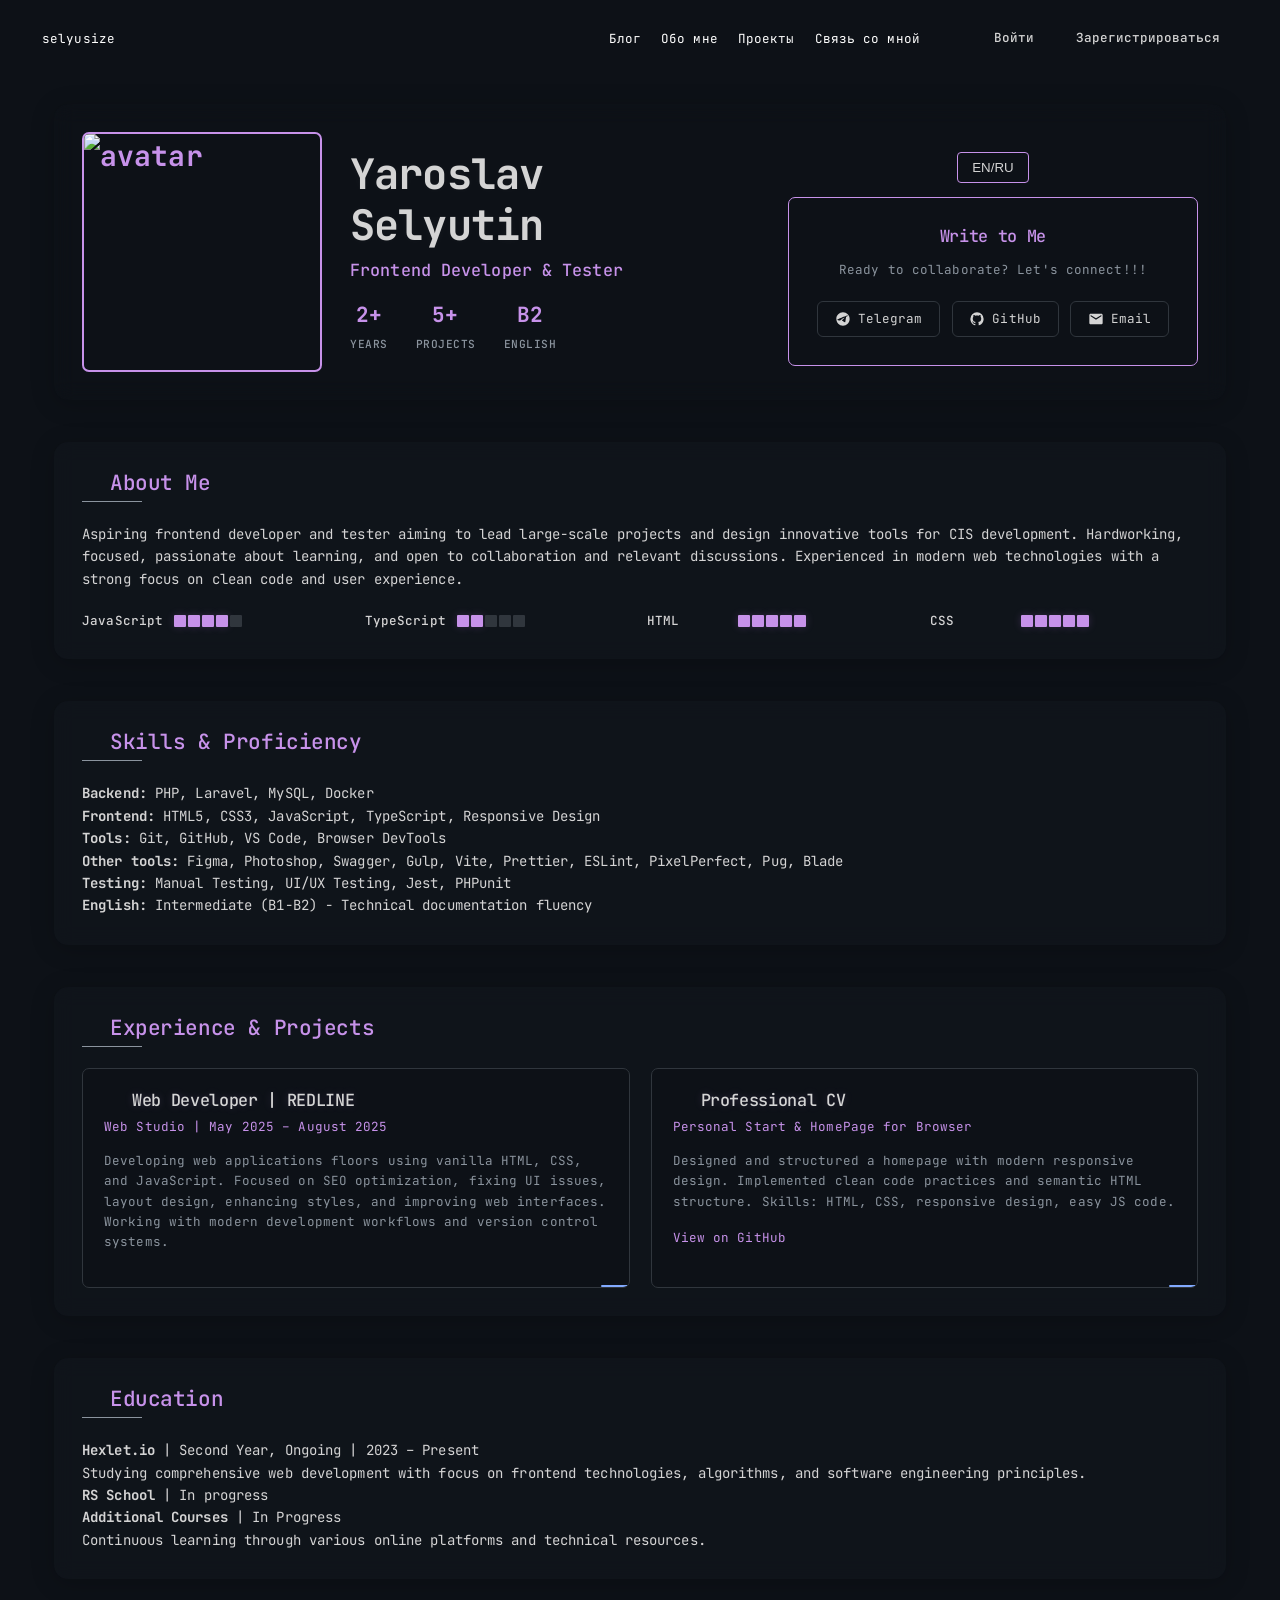
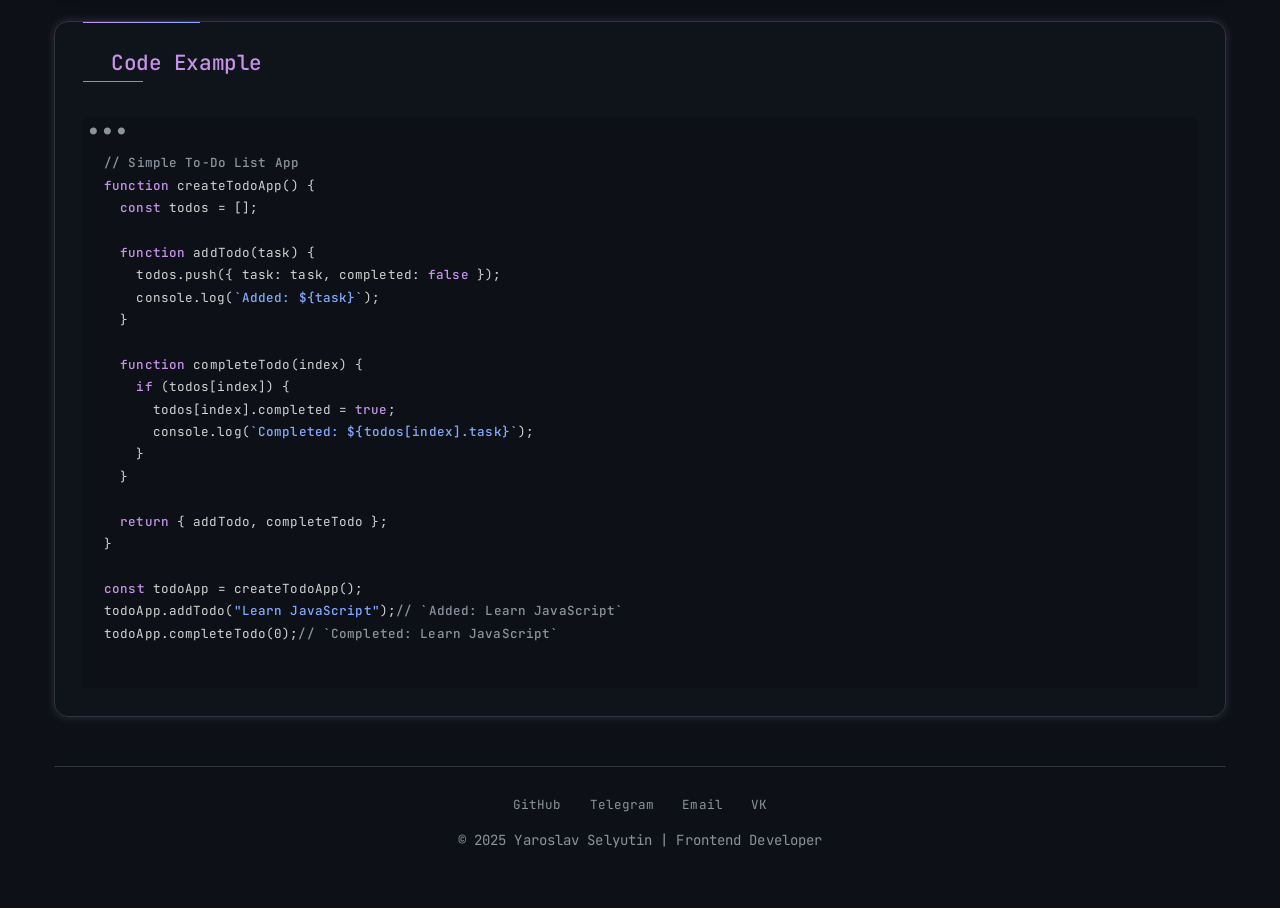
==== commit 1b2eab9a: "feat: добавлено много мусора" ====
--- a/index.html
+++ b/index.html
@@ -1,225 +1,278 @@
 <!DOCTYPE html>
 <html lang="en">
-
-<head>
-  <meta charset="UTF-8">
-  <meta name="viewport" content="width=device-width, initial-scale=1.0">
-  <meta name="description" content="CV of Yaroslav Selyutin - Aspiring Frontend Developer and Tester"
-    data-translate="metaDescription">
-  <meta name="keywords" content="frontend developer, tester, web development, CV, Yaroslav Selyutin"
-    data-translate="metaKeywords">
-  <link rel="stylesheet" href="./assets/css/style.css">
-  <title data-translate="title">Yaroslav Selyutin - CV</title>
-</head>
-
-<body>
-  <div class="container">
-    <div>
-      <header>
-        <div class="hero-content">
-          <img class="avatar" src="./assets/images/avatar.jpg" alt="avatar">
-          <div class="info">
-            <h1 data-translate="name">Yaroslav Selyutin</h1>
-            <div class="role" data-translate="role">
-              Frontend Developer &amp; Tester
-            </div>
-            <div class="hero-stats">
-              <div class="hero-stat">
-                <span class="hero-stat-value">2+</span>
-                <span class="hero-stat-label" data-translate="years">Years</span>
-              </div>
-              <div class="hero-stat">
-                <span class="hero-stat-value">5+</span>
-                <span class="hero-stat-label" data-translate="projects">Projects</span>
-              </div>
-              <div class="hero-stat">
-                <span class="hero-stat-value">B2</span>
-                <span class="hero-stat-label" data-translate="english">English</span>
-              </div>
-            </div>
-          </div>
-        </div>
-        <div>
-          <div class="language-switcher">
-            <button type="button" id="lang-toggle">EN/RU</button>
-          </div>
-          <aside class="contact-cta">
-            <h2 data-translate="writeToMe">Write to Me</h2>
-            <p data-translate="connect">
-              Ready to collaborate? Let's connect!!!
-            </p>
-            <ul class="contact-links">
-              <li>
-                <a href="https://t.me/ickpic">
-                  <svg viewBox="0 0 24 24">
-                    <path
-                      d="M12 2C6.48 2 2 6.48 2 12s4.48 10 10 10 10-4.48 10-10S17.52 2 12 2zm4.64 6.8c-.15 1.58-.8 5.42-1.13 7.19-.14.75-.42 1-.68 1.03-.58.05-1.02-.38-1.58-.75-.88-.58-1.38-.94-2.23-1.5-.99-.65-.35-1.01.22-1.59.15-.15 2.71-2.48 2.76-2.69.01-.03.01-.14-.07-.2-.08-.06-.19-.04-.27-.02-.11.02-1.93 1.23-5.45 3.61-.51.36-.98.53-1.42.52-.47-.01-1.37-.26-2.03-.48-.82-.27-1.47-.42-1.42-.88.03-.24.4-.49 1.09-.74 4.28-1.86 7.13-3.08 8.56-3.67 4.08-1.69 4.92-1.98 5.47-1.99.12 0 .39.03.57.18.15.13.19.3.21.42-.01.10.01.28-.01.43z" />
-                  </svg>
-                  Telegram
-                </a>
-              </li>
-              <li>
-                <a href="https://github.com/9ickpic">
-                  <svg viewBox="0 0 24 24">
-                    <path
-                      d="M12 2A10 10 0 0 0 2 12c0 4.42 2.87 8.17 6.84 9.5.5.08.66-.23.66-.5v-1.69c-2.77.6-3.36-1.34-3.36-1.34-.46-1.16-1.11-1.47-1.11-1.47-.91-.62.07-.6.07-.6 1 .07 1.53 1.03 1.53 1.03.87 1.52 2.34 1.07 2.91.83.09-.65.35-1.09.63-1.34-2.22-.25-4.55-1.11-4.55-4.92 0-1.11.38-2 1.03-2.71-.1-.25-.45-1.29.1-2.64 0 0 .84-.27 2.75 1.02.79-.22 1.65-.33 2.5-.33.85 0 1.71.11 2.5.33 1.91-1.29 2.75-1.02 2.75-1.02.55 1.35.2 2.39.1 2.64.65.71 1.03 1.6 1.03 2.71 0 3.82-2.34 4.66-4.57 4.91.36.31.69.92.69 1.85V21c0 .27.16.59.67.5C19.14 20.16 22 16.42 22 12A10 10 0 0 0 12 2z" />
-                  </svg>
-                  GitHub
-                </a>
-              </li>
-              <li>
-                <a href="mailto:moontesearch@gmail.com">
-                  <svg viewBox="0 0 24 24">
-                    <path
-                      d="M20 4H4c-1.1 0-1.99.9-1.99 2L2 18c0 1.1.9 2 2 2h16c1.1 0 2-.9 2-2V6c0-1.1-.9-2-2-2zm0 4l-8 5-8-5V6l8 5 8-5v2z" />
-                  </svg>
-                  Email
-                </a>
-              </li>
-            </ul>
-          </aside>
-        </div>
-      </header>
-      <main>
-        <div class="grid">
-          <section class="about-section">
-            <h2 data-translate="aboutMe">About Me</h2>
-            <p data-translate="aboutText">
-              Aspiring frontend developer and tester aiming to lead
-              large-scale projects and design innovative tools for CIS
-              development. Hardworking, focused, passionate about learning,
-              and open to collaboration and relevant discussions. Experienced
-              in modern web technologies with a strong focus on clean code and
-              user experience.
-            </p>
-            <div class="about-skills">
-              <div class="skill-item">
-                <span class="skill-name">JavaScript</span>
-                <div class="skill-bar">
-                  <div class="skill-block active"></div>
-                  <div class="skill-block active"></div>
-                  <div class="skill-block active"></div>
-                  <div class="skill-block active blink"></div>
-                  <div class="skill-block"></div>
-                </div>
-              </div>
-              <div class="skill-item">
-                <span class="skill-name">TypeScript</span>
-                <div class="skill-bar">
-                  <div class="skill-block active"></div>
-                  <div class="skill-block active blink"></div>
-                  <div class="skill-block"></div>
-                  <div class="skill-block"></div>
-                  <div class="skill-block"></div>
-                </div>
-              </div>
-              <div class="skill-item">
-                <span class="skill-name">HTML</span>
-                <div class="skill-bar">
-                  <div class="skill-block active"></div>
-                  <div class="skill-block active"></div>
-                  <div class="skill-block active"></div>
-                  <div class="skill-block active"></div>
-                  <div class="skill-block active blink"></div>
-                </div>
-              </div>
-              <div class="skill-item">
-                <span class="skill-name">CSS</span>
-                <div class="skill-bar">
-                  <div class="skill-block active"></div>
-                  <div class="skill-block active"></div>
-                  <div class="skill-block active"></div>
-                  <div class="skill-block active"></div>
-                  <div class="skill-block active blink"></div>
-                </div>
-              </div>
-            </div>
-          </section>
-
-          <section class="section">
-            <h2 data-translate="skillsTitle">Skills &amp; Proficiency</h2>
-            <ul>
-              <li data-translate="frontendSkills">
-                <strong>Frontend:</strong> HTML5, CSS3, JavaScript,
-                TypeScript, Responsive Design
-              </li>
-              <li data-translate="toolsSkills">
-                <strong>Tools:</strong> Git, GitHub, VS Code, Browser DevTools
-              </li>
-              <li data-translate="otherToolsSkills">
-                <strong>Other tools:</strong> Figma, Photoshop, Swagger, Gulp,
-                Vite, Prettier, ESLint, PixelPerfect, Pug
-              </li>
-              <li data-translate="testingSkills">
-                <strong>Testing:</strong> Manual Testing, UI/UX Testing, Jest
-              </li>
-              <li data-translate="englishSkills">
-                <strong>English:</strong> Intermediate (B1-B2) - Technical
-                documentation fluency
-              </li>
-            </ul>
-          </section>
-
-          <section class="section">
-            <h2 data-translate="experienceTitle">Experience &amp; Projects</h2>
-            <div class="project-grid">
-              <div class="project-card">
-                <h3 data-translate="webDeveloperTitle">
-                  Web Developer | REDLINE
-                </h3>
-                <div class="project-meta" data-translate="webDeveloperMeta">
-                  Web Studio | May 2025 – August 2025
-                </div>
-                <p data-translate="webDeveloperText">
-                  Developing web applications floors using vanilla HTML, CSS,
-                  and JavaScript. Focused on SEO optimization, fixing UI
-                  issues, layout design, enhancing styles, and improving web
-                  interfaces. Working with modern development workflows and
-                  version control systems.
-                </p>
-              </div>
-              <div class="project-card">
-                <h3 data-translate="cvTitle">Professional CV</h3>
-                <div class="project-meta" data-translate="cvMeta">
-                  Personal Start &amp; HomePage for Browser
-                </div>
-                <p data-translate="cvText">
-                  Designed and structured a homepage with modern
-                  responsive design. Implemented clean code practices and
-                  semantic HTML structure. Skills: HTML, CSS, responsive
-                  design, easy JS code.
-                </p>
-                <a href="https://9ickpic.github.io/homepage" target="_blank" data-translate="viewGitHub">View on GitHub</a>
-              </div>
-            </div>
-          </section>
-
-          <section class="section">
-            <h2 data-translate="educationTitle">Education</h2>
-            <ul>
-              <li data-translate="hexletEducation">
-                <strong>Hexlet.io</strong> | Second Year, Ongoing | 2023 –
-                Present<br>
-                Studying comprehensive web development with focus on frontend
-                technologies, algorithms, and software engineering principles.
-              </li>
-              <li data-translate="rsSchoolEducation">
-                <strong>RS School</strong> | In progress
-              </li>
-              <li data-translate="additionalEducation">
-                <strong>Additional Courses</strong> | In Progress<br>
-                Continuous learning through various online platforms and
-                technical resources.
-              </li>
-            </ul>
-          </section>
-
-          <section class="section code-container">
-            <div class="code-header">
-              <h2 data-translate="codeExampleTitle">Code Example</h2>
-            </div>
-            <div class="code-window">
-              <pre><code><span class="code-comment" data-translate="codeComment">// Simple To-Do List App</span>
+	<head>
+		<meta charset="UTF-8" />
+		<meta name="viewport" content="width=device-width, initial-scale=1.0" />
+		<meta
+			name="description"
+			content="CV of Yaroslav Selyutin - Aspiring Frontend Developer and Tester"
+			data-translate="metaDescription"
+		/>
+		<meta
+			name="keywords"
+			content="frontend developer, tester, web development, CV, Yaroslav Selyutin"
+			data-translate="metaKeywords"
+		/>
+		<link rel="stylesheet" href="./assets/css/main.css" />
+		<!-- <link rel="stylesheet" href="./assets/css2/style.css" /> -->
+		<title data-translate="title">Yaroslav Selyutin - CV</title>
+	</head>
+
+	<body>
+		<header>
+			<div class="logo">
+				<a href="/">selyusize</a>
+			</div>
+			<nav>
+				<ul class="navigation-top">
+					<li>
+						<a href="./pages/blog.html">Блог</a>
+					</li>
+					<li>
+						<a href="#">Обо мне</a>
+					</li>
+					<li>
+						<a href="#">Проекты</a>
+					</li>
+					<li>
+						<a href="./pages/contacts.html">Связь со мной</a>
+					</li>
+				</ul>
+			</nav>
+			<div class="login">
+				<button class="filter-btn">Войти</button>
+				<button class="filter-btn">Зарегистрироваться</button>
+			</div>
+		</header>
+		<div class="container">
+			<div>
+				<section class="header">
+					<div class="hero-content">
+						<img class="avatar" src="./assets/images/avatar.jpg" alt="avatar" />
+						<div class="info">
+							<h1 data-translate="name">Yaroslav Selyutin</h1>
+							<div class="role" data-translate="role">
+								Frontend Developer &amp; Tester
+							</div>
+							<div class="hero-stats">
+								<div class="hero-stat">
+									<span class="hero-stat-value">2+</span>
+									<span class="hero-stat-label" data-translate="years"
+										>Years</span
+									>
+								</div>
+								<div class="hero-stat">
+									<span class="hero-stat-value">5+</span>
+									<span class="hero-stat-label" data-translate="projects"
+										>Projects</span
+									>
+								</div>
+								<div class="hero-stat">
+									<span class="hero-stat-value">B2</span>
+									<span class="hero-stat-label" data-translate="english"
+										>English</span
+									>
+								</div>
+							</div>
+						</div>
+					</div>
+					<div>
+						<div class="language-switcher">
+							<button class="btn" type="button" id="lang-toggle">EN/RU</button>
+						</div>
+						<div>
+							<aside class="contact-cta">
+								<h2 data-translate="writeToMe">Write to Me</h2>
+								<p data-translate="connect">
+									Ready to collaborate? Let's connect!!!
+								</p>
+								<ul class="contact-links">
+									<li>
+										<a class="btn" href="https://t.me/ickpic">
+											<svg viewBox="0 0 24 24">
+												<path
+													d="M12 2C6.48 2 2 6.48 2 12s4.48 10 10 10 10-4.48 10-10S17.52 2 12 2zm4.64 6.8c-.15 1.58-.8 5.42-1.13 7.19-.14.75-.42 1-.68 1.03-.58.05-1.02-.38-1.58-.75-.88-.58-1.38-.94-2.23-1.5-.99-.65-.35-1.01.22-1.59.15-.15 2.71-2.48 2.76-2.69.01-.03.01-.14-.07-.2-.08-.06-.19-.04-.27-.02-.11.02-1.93 1.23-5.45 3.61-.51.36-.98.53-1.42.52-.47-.01-1.37-.26-2.03-.48-.82-.27-1.47-.42-1.42-.88.03-.24.4-.49 1.09-.74 4.28-1.86 7.13-3.08 8.56-3.67 4.08-1.69 4.92-1.98 5.47-1.99.12 0 .39.03.57.18.15.13.19.3.21.42-.01.10.01.28-.01.43z"
+												/>
+											</svg>
+											Telegram
+										</a>
+									</li>
+									<li>
+										<a class="btn" href="https://github.com/9ickpic">
+											<svg viewBox="0 0 24 24">
+												<path
+													d="M12 2A10 10 0 0 0 2 12c0 4.42 2.87 8.17 6.84 9.5.5.08.66-.23.66-.5v-1.69c-2.77.6-3.36-1.34-3.36-1.34-.46-1.16-1.11-1.47-1.11-1.47-.91-.62.07-.6.07-.6 1 .07 1.53 1.03 1.53 1.03.87 1.52 2.34 1.07 2.91.83.09-.65.35-1.09.63-1.34-2.22-.25-4.55-1.11-4.55-4.92 0-1.11.38-2 1.03-2.71-.1-.25-.45-1.29.1-2.64 0 0 .84-.27 2.75 1.02.79-.22 1.65-.33 2.5-.33.85 0 1.71.11 2.5.33 1.91-1.29 2.75-1.02 2.75-1.02.55 1.35.2 2.39.1 2.64.65.71 1.03 1.6 1.03 2.71 0 3.82-2.34 4.66-4.57 4.91.36.31.69.92.69 1.85V21c0 .27.16.59.67.5C19.14 20.16 22 16.42 22 12A10 10 0 0 0 12 2z"
+												/>
+											</svg>
+											GitHub
+										</a>
+									</li>
+									<li>
+										<a class="btn" href="mailto:moontesearch@gmail.com">
+											<svg viewBox="0 0 24 24">
+												<path
+													d="M20 4H4c-1.1 0-1.99.9-1.99 2L2 18c0 1.1.9 2 2 2h16c1.1 0 2-.9 2-2V6c0-1.1-.9-2-2-2zm0 4l-8 5-8-5V6l8 5 8-5v2z"
+												/>
+											</svg>
+											Email
+										</a>
+									</li>
+								</ul>
+							</aside>
+						</div>
+					</div>
+				</section>
+				<main>
+					<div class="grid">
+						<section class="about-section">
+							<h2 data-translate="aboutMe">About Me</h2>
+							<p data-translate="aboutText">
+								Aspiring frontend developer and tester aiming to lead
+								large-scale projects and design innovative tools for CIS
+								development. Hardworking, focused, passionate about learning,
+								and open to collaboration and relevant discussions. Experienced
+								in modern web technologies with a strong focus on clean code and
+								user experience.
+							</p>
+							<div class="about-skills">
+								<div class="skill-item">
+									<span class="skill-name">JavaScript</span>
+									<div class="skill-bar">
+										<div class="skill-block active"></div>
+										<div class="skill-block active"></div>
+										<div class="skill-block active"></div>
+										<div class="skill-block active blink"></div>
+										<div class="skill-block"></div>
+									</div>
+								</div>
+								<div class="skill-item">
+									<span class="skill-name">TypeScript</span>
+									<div class="skill-bar">
+										<div class="skill-block active"></div>
+										<div class="skill-block active blink"></div>
+										<div class="skill-block"></div>
+										<div class="skill-block"></div>
+										<div class="skill-block"></div>
+									</div>
+								</div>
+								<div class="skill-item">
+									<span class="skill-name">HTML</span>
+									<div class="skill-bar">
+										<div class="skill-block active"></div>
+										<div class="skill-block active"></div>
+										<div class="skill-block active"></div>
+										<div class="skill-block active"></div>
+										<div class="skill-block active blink"></div>
+									</div>
+								</div>
+								<div class="skill-item">
+									<span class="skill-name">CSS</span>
+									<div class="skill-bar">
+										<div class="skill-block active"></div>
+										<div class="skill-block active"></div>
+										<div class="skill-block active"></div>
+										<div class="skill-block active"></div>
+										<div class="skill-block active blink"></div>
+									</div>
+								</div>
+							</div>
+						</section>
+
+						<section class="section">
+							<h2 data-translate="skillsTitle">Skills &amp; Proficiency</h2>
+							<ul>
+								<li data-translate="backendSkills">
+									<strong>Backend:</strong> PHP, Laravel, MySQL, Docker
+								</li>
+								<li data-translate="frontendSkills">
+									<strong>Frontend:</strong> HTML5, CSS3, JavaScript,
+									TypeScript, Responsive Design
+								</li>
+								<li data-translate="toolsSkills">
+									<strong>Tools:</strong> Git, GitHub, VS Code, Browser DevTools
+								</li>
+								<li data-translate="otherToolsSkills">
+									<strong>Other tools:</strong> Figma, Photoshop, Swagger, Gulp,
+									Vite, Prettier, ESLint, PixelPerfect, Pug, Blade
+								</li>
+								<li data-translate="testingSkills">
+									<strong>Testing:</strong> Manual Testing, UI/UX Testing, Jest,
+									PHPunit
+								</li>
+								<li data-translate="englishSkills">
+									<strong>English:</strong> Intermediate (B1-B2) - Technical
+									documentation fluency
+								</li>
+							</ul>
+						</section>
+
+						<section class="section">
+							<h2 data-translate="experienceTitle">
+								Experience &amp; Projects
+							</h2>
+							<div class="project-grid">
+								<div class="project-card">
+									<h3 data-translate="webDeveloperTitle">
+										Web Developer | REDLINE
+									</h3>
+									<div class="project-meta" data-translate="webDeveloperMeta">
+										Web Studio | May 2025 – August 2025
+									</div>
+									<p data-translate="webDeveloperText">
+										Developing web applications floors using vanilla HTML, CSS,
+										and JavaScript. Focused on SEO optimization, fixing UI
+										issues, layout design, enhancing styles, and improving web
+										interfaces. Working with modern development workflows and
+										version control systems.
+									</p>
+								</div>
+								<div class="project-card">
+									<h3 data-translate="cvTitle">Professional CV</h3>
+									<div class="project-meta" data-translate="cvMeta">
+										Personal Start &amp; HomePage for Browser
+									</div>
+									<p data-translate="cvText">
+										Designed and structured a homepage with modern responsive
+										design. Implemented clean code practices and semantic HTML
+										structure. Skills: HTML, CSS, responsive design, easy JS
+										code.
+									</p>
+									<a
+										href="https://9ickpic.github.io/homepage"
+										target="_blank"
+										data-translate="viewGitHub"
+										>View on GitHub</a
+									>
+								</div>
+							</div>
+						</section>
+
+						<section class="section">
+							<h2 data-translate="educationTitle">Education</h2>
+							<ul>
+								<li data-translate="hexletEducation">
+									<strong>Hexlet.io</strong> | Second Year, Ongoing | 2023 –
+									Present<br />
+									Studying comprehensive web development with focus on frontend
+									technologies, algorithms, and software engineering principles.
+								</li>
+								<li data-translate="rsSchoolEducation">
+									<strong>RS School</strong> | In progress
+								</li>
+								<li data-translate="additionalEducation">
+									<strong>Additional Courses</strong> | In Progress<br />
+									Continuous learning through various online platforms and
+									technical resources.
+								</li>
+							</ul>
+						</section>
+
+						<section class="section code-container">
+							<div class="code-header">
+								<h2 data-translate="codeExampleTitle">Code Example</h2>
+							</div>
+							<div class="code-window">
+								<pre><code><span class="code-comment" data-translate="codeComment">// Simple To-Do List App</span>
 <span class="code-keyword">function</span> createTodoApp() {
   <span class="code-keyword">const</span> todos = [];
 
@@ -242,28 +295,27 @@
 todoApp.addTodo(<span class="code-string" data-translate="learnJS">"Learn JavaScript"</span>);<span class="code-comment" data-translate="addedJS">// `Added: Learn JavaScript`</span>
 todoApp.completeTodo(0);<span class="code-comment" data-translate="completedJS">// `Completed: Learn JavaScript`</span>
         </code></pre>
-            </div>
-          </section>
-        </div>
-      </main>
-
-      <footer>
-        <div class="footer-links">
-          <a href="https://github.com/9ickpic">GitHub</a>
-          <a href="https://t.me/ickpic">Telegram</a>
-          <a href="mailto:moontesearch@gmail.com">Email</a>
-          <a href="https://vk.com/9ickpic">VK</a>
-        </div>
-        <div class="footer-copyright">
-          <p data-translate="footerText">
-            © 2025 Yaroslav Selyutin | Frontend Developer
-          </p>
-        </div>
-      </footer>
-    </div>
-  </div>
-
-  <script src="./assets/js/translate.js"></script>
-</body>
-
+							</div>
+						</section>
+					</div>
+				</main>
+
+				<footer>
+					<div class="footer-links">
+						<a href="https://github.com/9ickpic">GitHub</a>
+						<a href="https://t.me/ickpic">Telegram</a>
+						<a href="mailto:moontesearch@gmail.com">Email</a>
+						<a href="https://vk.com/9ickpic">VK</a>
+					</div>
+					<div class="footer-copyright">
+						<p data-translate="footerText">
+							© 2025 Yaroslav Selyutin | Frontend Developer
+						</p>
+					</div>
+				</footer>
+			</div>
+		</div>
+
+		<script src="./assets/js/translate.js"></script>
+	</body>
 </html>
--- a/assets/css/main.css
+++ b/assets/css/main.css
@@ -0,0 +1,22 @@
+/* Main entry — imports modular parts */
+@import url('../fonts/placeholder.css'); /* optional local fallback; keep external import in base.css if needed */
+@import 'variables.css';
+@import 'base.css';
+@import 'layout.css';
+@import 'components/contact-cta.css';
+@import 'components/langswitcher.css';
+@import 'components/navigation-top.css';
+@import 'components/footer.css';
+@import 'components/header.css';
+@import 'components/header-main.css';
+@import 'components/sections.css';
+@import 'components/contact.css';
+@import 'components/code.css';
+@import 'components/contact-form.css';
+@import 'components/breadcrumbs.css';
+@import 'components/codeDetail.css';
+@import 'blog/index.css';
+@import 'headers.css';
+@import 'utilities.css';
+@import 'animations.css';
+@import 'responsive.css';
--- a/assets/css2/style.css
+++ b/assets/css2/style.css
@@ -0,0 +1,777 @@
+@import url('https://fonts.googleapis.com/css2?family=JetBrains+Mono:wght@400;500;700&display=swap');
+
+:root {
+	--bg: #0d1117;
+	--bg-alt: #161b22;
+	--accent: #c792ea;
+	--secondary-accent: #82aaff;
+	--text: #d4d4d4;
+	--muted: #8b949e;
+	--border: #30363d;
+	--glow: 0 0 8px rgba(199, 146, 234, 0.2);
+	--glow-hover: 0 0 12px rgba(130, 170, 255, 0.4);
+	--glow-hover-cta: 0 0 16px rgba(130, 170, 255, 0.3);
+	--grid-gutter: 1.5rem;
+}
+
+* {
+	box-sizing: border-box;
+	margin: 0;
+	padding: 0;
+}
+
+html,
+body {
+	background: var(--bg);
+	color: var(--text);
+	font-family: 'JetBrains Mono', monospace;
+	line-height: 1.6;
+	font-size: 14px;
+	scroll-behavior: smooth;
+}
+
+.container {
+	max-width: 1200px;
+	margin: 0 auto;
+	padding: 2rem 1rem;
+}
+
+.grid {
+	display: grid;
+	grid-template-columns: repeat(12, 1fr);
+	gap: var(--grid-gutter);
+}
+
+.col-12 {
+	grid-column: span 12;
+}
+.col-8 {
+	grid-column: span 8;
+}
+.col-4 {
+	grid-column: span 4;
+}
+.col-6 {
+	grid-column: span 6;
+}
+.col-3 {
+	grid-column: span 3;
+}
+.col-9 {
+	grid-column: span 9;
+}
+
+.header {
+	grid-column: span 12;
+	display: flex;
+	align-items: center;
+	justify-content: space-between;
+	gap: 2rem;
+	margin-bottom: 3rem;
+	padding: 3rem 2rem;
+	background: rgba(22, 27, 34, 0.4);
+	backdrop-filter: blur(10px);
+	border: 1px solid rgba(255, 255, 255, 0.1);
+	border-radius: 1rem;
+	position: relative;
+	overflow: hidden;
+	min-height: 200px;
+	box-shadow: 0 4px 24px rgba(0, 0, 0, 0.2);
+}
+
+.header::before {
+	content: '';
+	position: absolute;
+	width: 50%;
+	transform: translateX(50%);
+	top: 0;
+	left: 0;
+	right: 0;
+	height: 2px;
+	background: linear-gradient(90deg, var(--accent), var(--secondary-accent));
+}
+
+@keyframes pulse {
+	0%,
+	100% {
+		transform: translateY(-50%) scale(1);
+		opacity: 0.5;
+	}
+	50% {
+		transform: translateY(-50%) scale(1.2);
+		opacity: 0.8;
+	}
+}
+
+.hero-content {
+	flex: 1;
+	display: flex;
+	align-items: center;
+	gap: 2rem;
+	justify-content: flex-start;
+}
+
+.avatar {
+	width: 240px;
+	height: 240px;
+	background: transparent;
+	border: 2px solid var(--accent);
+	border-radius: 0.6rem;
+	display: flex;
+	align-items: center;
+	justify-content: center;
+	font-weight: 700;
+	color: var(--accent);
+	font-size: 2rem;
+	transition: all 0.3s ease;
+	position: relative;
+	flex-shrink: 0;
+	object-fit: cover;
+}
+
+.avatar:hover {
+	border-color: var(--secondary-accent);
+	box-shadow: var(--glow-hover);
+	transform: translateY(-2px);
+}
+
+.info h1 {
+	font-size: 3rem;
+	font-weight: 700;
+	color: var(--text);
+	margin-bottom: 0.5rem;
+	text-shadow: 0 0 10px rgba(255, 255, 255, 0.1);
+}
+
+.info .role {
+	color: var(--accent);
+	font-size: 1.2rem;
+	font-weight: 500;
+	margin-bottom: 1rem;
+}
+
+.hero-stats {
+	display: flex;
+	gap: 2rem;
+	margin-top: 1rem;
+}
+
+.hero-stat {
+	text-align: center;
+}
+
+.hero-stat-value {
+	font-size: 1.5rem;
+	font-weight: 700;
+	color: var(--accent);
+	display: block;
+}
+
+.hero-stat-label {
+	font-size: 0.8rem;
+	color: var(--muted);
+	text-transform: uppercase;
+	letter-spacing: 0.5px;
+}
+
+.about-section {
+	grid-column: span 12;
+	background: rgba(22, 27, 34, 0.4);
+	backdrop-filter: blur(10px);
+	padding: 2rem;
+	border: 1px solid rgba(255, 255, 255, 0.1);
+	border-radius: 1rem;
+	margin-bottom: 2rem;
+	box-shadow: 0 4px 24px rgba(0, 0, 0, 0.2);
+}
+
+.about-section h2 {
+	font-size: 1.5rem;
+	color: var(--text);
+	margin-bottom: 1.5rem;
+	font-weight: 500;
+	position: relative;
+	padding-bottom: 0.5rem;
+}
+
+.about-section h2::after {
+	content: '';
+	position: absolute;
+	bottom: 0;
+	left: 0;
+	width: 60px;
+	height: 1px;
+	background: var(--muted);
+}
+
+.about-skills {
+	display: grid;
+	grid-template-columns: repeat(auto-fit, minmax(200px, 1fr));
+	gap: 1rem;
+	margin-top: 1.5rem;
+}
+
+.skill-item {
+	display: flex;
+	align-items: center;
+	gap: 0.8rem;
+}
+
+.skill-name {
+	color: var(--text);
+	font-size: 0.9rem;
+	min-width: 80px;
+}
+
+.skill-bar {
+	display: flex;
+	gap: 2px;
+	flex: 1;
+}
+
+.skill-block {
+	width: 12px;
+	height: 12px;
+	background: rgba(255, 255, 255, 0.05);
+	border-radius: 1px;
+	transition: all 0.3s ease;
+}
+
+.skill-block.active {
+	background: var(--accent);
+	box-shadow: var(--glow);
+}
+
+.skill-block.active.blink {
+	animation: blink 1.5s infinite;
+}
+
+@keyframes blink {
+	0%,
+	50% {
+		background: var(--accent);
+		box-shadow: var(--glow);
+	}
+	51%,
+	100% {
+		background: var(--secondary-accent);
+		box-shadow: var(--glow-hover);
+	}
+}
+
+.contact-cta {
+	background: rgba(22, 27, 34, 0.4);
+	backdrop-filter: blur(10px);
+	padding: 2rem;
+	border: 1px solid rgba(199, 146, 234, 0.3);
+	border-radius: 1rem;
+	text-align: center;
+	position: relative;
+	overflow: hidden;
+	transition: all 0.3s ease;
+	display: flex;
+	flex-direction: column;
+	justify-content: center;
+	box-shadow: 0 4px 24px rgba(0, 0, 0, 0.2);
+}
+
+.contact-cta:hover {
+	border-color: var(--secondary-accent);
+	box-shadow: 0 4px 32px rgba(130, 170, 255, 0.3);
+	transform: translateY(-2px);
+}
+
+.contact-cta:hover h2 {
+	color: var(--secondary-accent);
+}
+
+.contact-cta h2 {
+	font-size: 1.2rem;
+	color: var(--accent);
+	margin-bottom: 1rem;
+	font-weight: 500;
+	transition: color 0.3s ease;
+}
+
+.contact-cta p {
+	color: var(--muted);
+	font-size: 0.9rem;
+	margin-bottom: 1.5rem;
+}
+
+.contact-links {
+	display: flex;
+	flex-direction: row;
+	justify-content: center;
+	gap: 0.8rem;
+	flex-wrap: wrap;
+}
+
+.contact-links a {
+	color: var(--text);
+	text-decoration: none;
+	padding: 0.75rem 1rem;
+	border: 1px solid rgba(255, 255, 255, 0.1);
+	border-radius: 0.6rem;
+	transition: all 0.3s ease;
+	font-size: 0.8rem;
+	display: flex;
+	align-items: center;
+	gap: 0.4rem;
+	position: relative;
+	overflow: visible;
+	z-index: 1;
+	background: rgba(255, 255, 255, 0.05);
+}
+
+.contact-links a::after {
+	content: '';
+	position: absolute;
+	top: 100%;
+	left: 50%;
+	transform: translateX(-50%);
+	width: 100%;
+	height: 180px;
+	background: radial-gradient(
+		ellipse at top,
+		rgba(255, 0, 255, 1) 0%,
+		rgba(255, 0, 255, 0.08) 40%,
+		transparent 100%
+	);
+	clip-path: polygon(20% 0%, 80% 0%, 100% 100%, 0% 100%);
+	filter: blur(24px);
+	opacity: 0;
+	pointer-events: none;
+	z-index: -1;
+}
+
+.contact-links a:hover {
+	animation: flicker-btn 2s forwards ease;
+	border-color: var(--secondary-accent);
+	color: var(--secondary-accent);
+	background: rgba(130, 170, 255, 0.08);
+	transform: translateY(-1px);
+}
+
+.contact-links a:hover::after {
+	animation: flicker-shadow 2s forwards ease;
+}
+
+.contact-links svg {
+	width: 16px;
+	height: 16px;
+	fill: currentColor;
+}
+
+.section {
+	grid-column: span 12;
+	padding: 2rem;
+	border-radius: 1rem;
+	margin-bottom: 2rem;
+	transition: all 0.3s ease;
+}
+
+.section:hover {
+	border-color: rgba(199, 146, 234, 0.3);
+	box-shadow: 0 4px 32px rgba(199, 146, 234, 0.15);
+}
+
+.section h2 {
+	font-size: 1.5rem;
+	color: var(--accent);
+	margin-bottom: 1.5rem;
+	font-weight: 500;
+	position: relative;
+	padding-bottom: 0.5rem;
+}
+
+.section h2::after {
+	content: '';
+	position: absolute;
+	bottom: 0;
+	left: 0;
+	width: 60px;
+	height: 1px;
+	background: var(--accent);
+}
+
+.project-grid {
+	display: grid;
+	grid-template-columns: repeat(auto-fit, minmax(300px, 1fr));
+	gap: 1.5rem;
+	margin-top: 1rem;
+}
+
+.project-card {
+	background: rgba(13, 17, 23, 0.5);
+	backdrop-filter: blur(8px);
+	padding: 1.5rem;
+	border: 1px solid rgba(255, 255, 255, 0.1);
+	border-radius: 0.6rem;
+	transition: all 0.3s ease;
+	position: relative;
+	overflow: hidden;
+}
+
+.project-card::before {
+	content: '';
+	position: absolute;
+	top: 0;
+	left: 0;
+	right: 0;
+	height: 2px;
+	background: var(--secondary-accent);
+	transform: scaleX(0);
+	transition: transform 0.3s ease;
+}
+
+.project-card:hover::before {
+	transform: scaleX(1);
+}
+
+.project-card:hover {
+	border-color: var(--secondary-accent);
+	box-shadow: 0 4px 24px rgba(130, 170, 255, 0.2);
+	transform: translateY(-2px);
+	background: rgba(13, 17, 23, 0.7);
+}
+
+.project-card:hover .project-meta {
+	color: var(--secondary-accent);
+}
+
+.project-card h3 {
+	font-size: 1.2rem;
+	color: var(--text);
+	margin-bottom: 0.5rem;
+	font-weight: 500;
+}
+
+.project-card .project-meta {
+	color: var(--accent);
+	font-size: 0.9rem;
+	margin-bottom: 1rem;
+	transition: color 0.3s ease;
+}
+
+.project-card p {
+	color: var(--muted);
+	font-size: 0.9rem;
+	margin-bottom: 1rem;
+}
+
+.project-card a {
+	color: var(--accent);
+	text-decoration: none;
+	font-size: 0.9rem;
+	transition: all 0.3s ease;
+}
+
+.project-card a:hover {
+	color: var(--secondary-accent);
+	text-shadow: var(--glow-hover);
+}
+
+ul {
+	list-style: none;
+	padding: 0;
+}
+
+ul li {
+	margin-bottom: 1rem;
+	padding-left: 1rem;
+	position: relative;
+	color: var(--muted);
+}
+
+ul li::before {
+	content: '▸';
+	position: absolute;
+	left: 0;
+	color: var(--accent);
+}
+
+ul li strong {
+	color: var(--text);
+}
+
+footer {
+	grid-column: span 12;
+	text-align: center;
+	padding: 2rem;
+	border-top: 1px solid rgba(255, 255, 255, 0.1);
+	margin-top: 2rem;
+}
+
+.footer-links {
+	display: flex;
+	justify-content: center;
+	gap: 2rem;
+	margin-bottom: 1rem;
+}
+
+.footer-links a {
+	color: var(--muted);
+	text-decoration: none;
+	font-size: 0.9rem;
+	transition: all 0.3s ease;
+}
+
+.footer-links a:hover {
+	color: var(--secondary-accent);
+	text-shadow: var(--glow-hover);
+}
+
+.footer-copyright {
+	color: var(--muted);
+	font-size: 0.8rem;
+}
+
+.footer-copyright a {
+	margin-top: 1rem;
+}
+
+.code-container {
+	background: rgba(22, 27, 34, 0.4);
+	backdrop-filter: blur(10px);
+	border: 1px solid rgba(255, 255, 255, 0.1);
+	border-radius: 1rem;
+	padding: 2rem;
+	position: relative;
+	box-shadow: 0 4px 24px rgba(0, 0, 0, 0.2);
+	transition: all 0.3s ease;
+}
+
+.code-container:hover {
+	box-shadow: 0 4px 32px rgba(130, 170, 255, 0.2);
+	border-color: var(--secondary-accent);
+}
+
+.code-container::before {
+	content: '';
+	position: absolute;
+	width: 50%;
+	transform: translateX(50%);
+	top: 0;
+	left: 0;
+	right: 0;
+	height: 2px;
+	background: linear-gradient(90deg, var(--accent), var(--secondary-accent));
+}
+
+.code-header {
+	display: flex;
+	justify-content: space-between;
+	align-items: center;
+	margin-bottom: 1rem;
+}
+
+.code-header h2 {
+	color: var(--accent);
+	font-size: 1.2rem;
+	font-weight: 500;
+}
+
+.code-window {
+	background: rgba(13, 17, 23, 0.6);
+	backdrop-filter: blur(5px);
+	border-radius: 0.6rem;
+	padding: 1.5rem;
+	position: relative;
+	overflow: hidden;
+}
+
+.code-window::before {
+	content: '';
+	position: absolute;
+	top: 0;
+	left: 0;
+	width: 100%;
+	height: 1.5rem;
+	background: rgba(22, 27, 34, 0.8);
+	border-bottom: 1px solid rgba(255, 255, 255, 0.1);
+}
+
+.code-window::after {
+	content: '● ● ●';
+	position: absolute;
+	top: 0.5rem;
+	left: 0.5rem;
+	color: var(--muted);
+	font-size: 0.8rem;
+	line-height: 1rem;
+}
+
+pre {
+	margin: 0;
+	padding-top: 1rem;
+	overflow-x: auto;
+}
+
+code {
+	color: var(--text);
+	font-family: 'JetBrains Mono', monospace;
+	font-size: 0.9rem;
+	line-height: 1.6;
+}
+
+.code-comment {
+	color: var(--muted);
+}
+
+.code-keyword {
+	color: var(--accent);
+}
+
+.code-string {
+	color: var(--secondary-accent);
+}
+
+@keyframes fadeIn {
+	from {
+		opacity: 0;
+		transform: translateY(10px);
+	}
+	to {
+		opacity: 1;
+		transform: translateY(0);
+	}
+}
+
+.code-container {
+	animation: fadeIn 0.6s ease-out;
+}
+
+.language-switcher {
+	margin: 1rem 0;
+	text-align: center;
+}
+
+.language-switcher button {
+	padding: 0.75rem 1rem;
+	background: rgba(255, 255, 255, 0.05);
+	color: var(--text);
+	border: 1px solid rgba(199, 146, 234, 0.3);
+	border-radius: 0.6rem;
+	cursor: pointer;
+	transition: all 0.3s ease;
+	font-family: inherit;
+	font-weight: 600;
+	font-size: 0.95rem;
+}
+
+.language-switcher button:hover {
+	border-color: var(--secondary-accent);
+	box-shadow: 0 0 16px rgba(130, 170, 255, 0.3);
+	background: rgba(130, 170, 255, 0.08);
+	transform: translateY(-1px);
+}
+
+@keyframes flicker-btn {
+	0% {
+		border-color: rgba(255, 0, 255, 0);
+		box-shadow: none;
+	}
+
+	10% {
+		border-color: rgba(255, 0, 255, 0.3);
+		box-shadow: 0 0 3px rgba(255, 0, 255, 0.1);
+	}
+
+	20% {
+		border-color: rgba(255, 0, 255, 0.6);
+		box-shadow: 0 0 6px rgba(255, 0, 255, 0.3);
+	}
+
+	25% {
+		border-color: rgba(255, 0, 255, 0.1);
+		box-shadow: none;
+	}
+
+	27% {
+		border-color: var(--secondary-accent);
+		box-shadow: var(--glow-hover-cta), inset var(--glow-hover-cta);
+	}
+
+	35%,
+	100% {
+		border-color: var(--secondary-accent);
+		box-shadow: var(--glow-hover-cta), inset var(--glow-hover-cta);
+	}
+}
+
+@keyframes flicker-shadow {
+	0% {
+		opacity: 0.1;
+	}
+	10% {
+		opacity: 0.25;
+	}
+	20% {
+		opacity: 0.4;
+	}
+	25% {
+		opacity: 0.05;
+	}
+	27% {
+		opacity: 0.4;
+	}
+	35%,
+	100% {
+		opacity: 1;
+	}
+}
+
+.contact-links li::before {
+	content: none;
+}
+
+@media (max-width: 768px) {
+	.col-8,
+	.col-4,
+	.col-6 {
+		grid-column: span 12;
+	}
+	.header {
+		flex-direction: column;
+		text-align: center;
+		padding: 2rem;
+	}
+	.hero-content {
+		flex-direction: column;
+		gap: 1rem;
+	}
+	.info h1 {
+		font-size: 2rem;
+	}
+	.hero-stats {
+		justify-content: center;
+	}
+	.project-grid {
+		grid-template-columns: 1fr;
+	}
+	.footer-links {
+		flex-direction: column;
+		gap: 1rem;
+	}
+	.about-skills {
+		justify-items: center;
+	}
+}
+
+@keyframes fadeInUp {
+	from {
+		opacity: 0;
+		transform: translateY(20px);
+	}
+	to {
+		opacity: 1;
+		transform: translateY(0);
+	}
+}
+
+.section,
+.about-section,
+.contact-cta {
+	animation: fadeInUp 0.6s ease-out;
+}
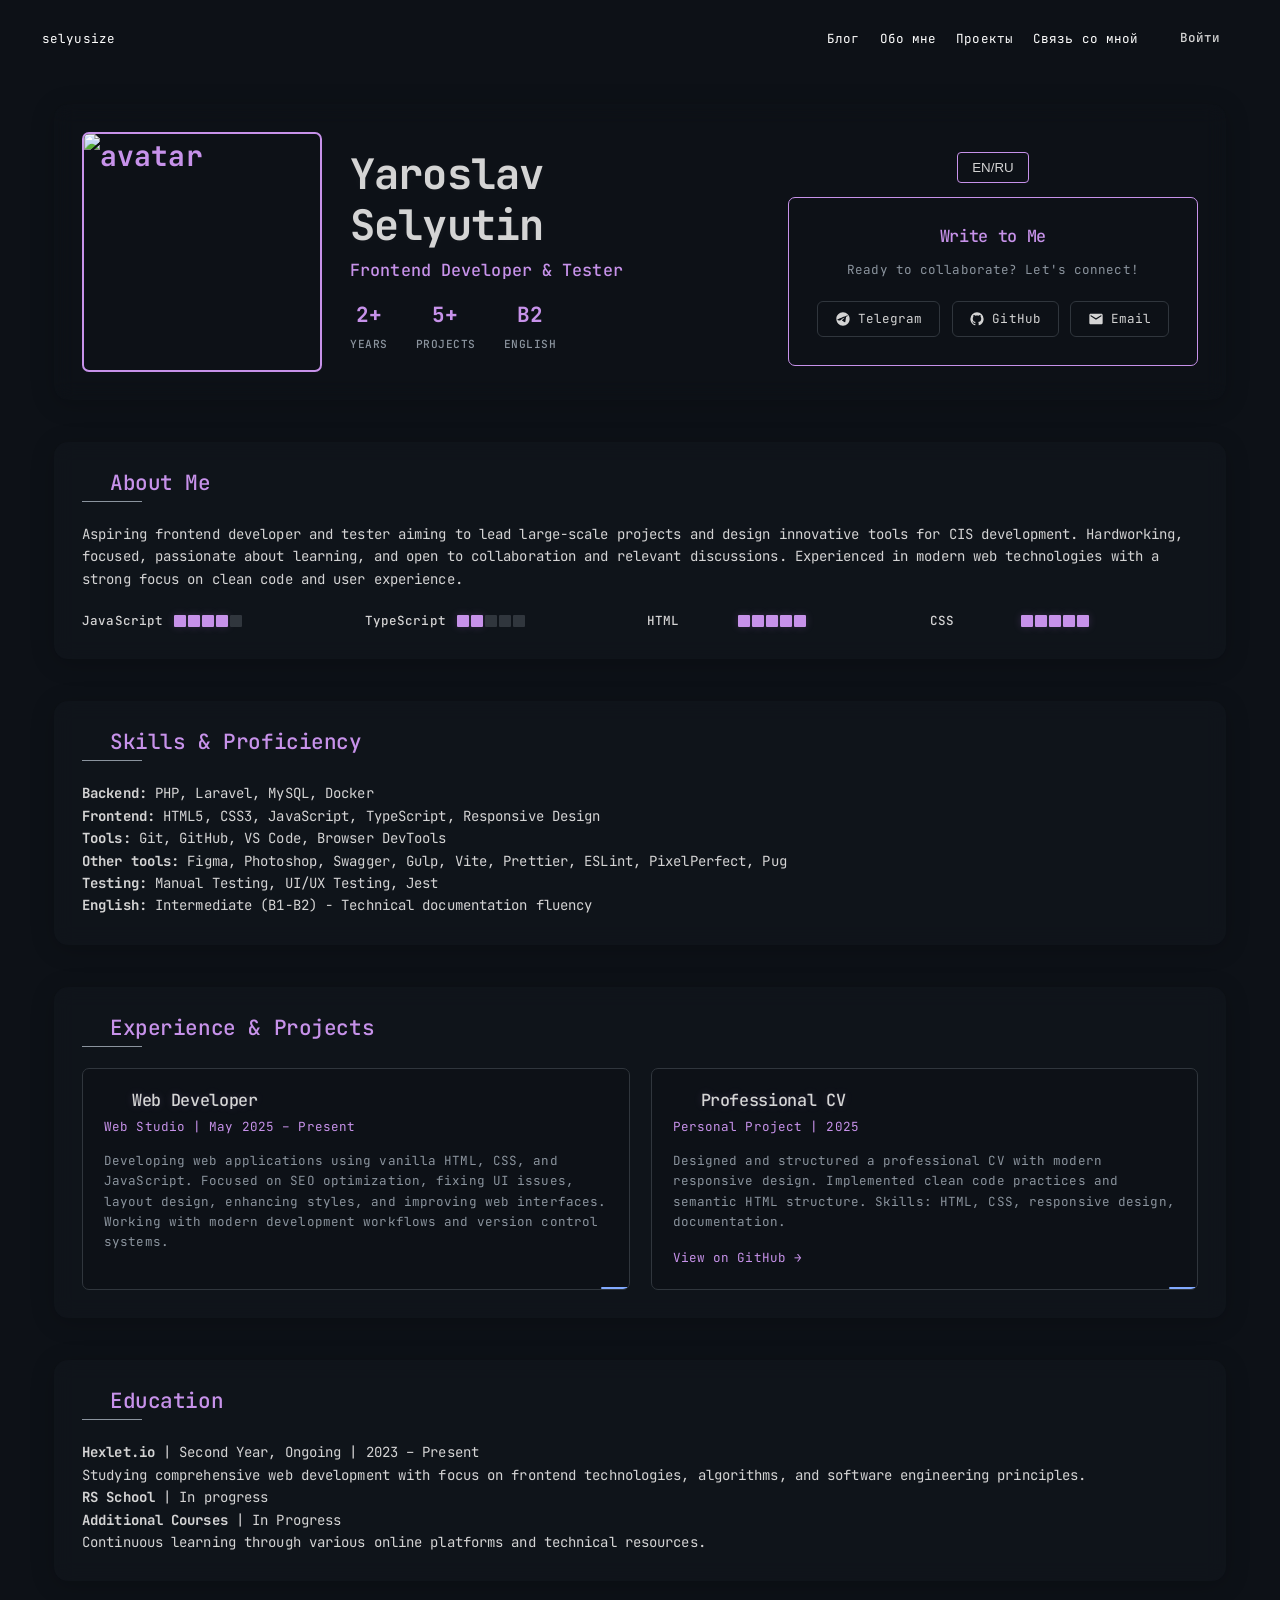
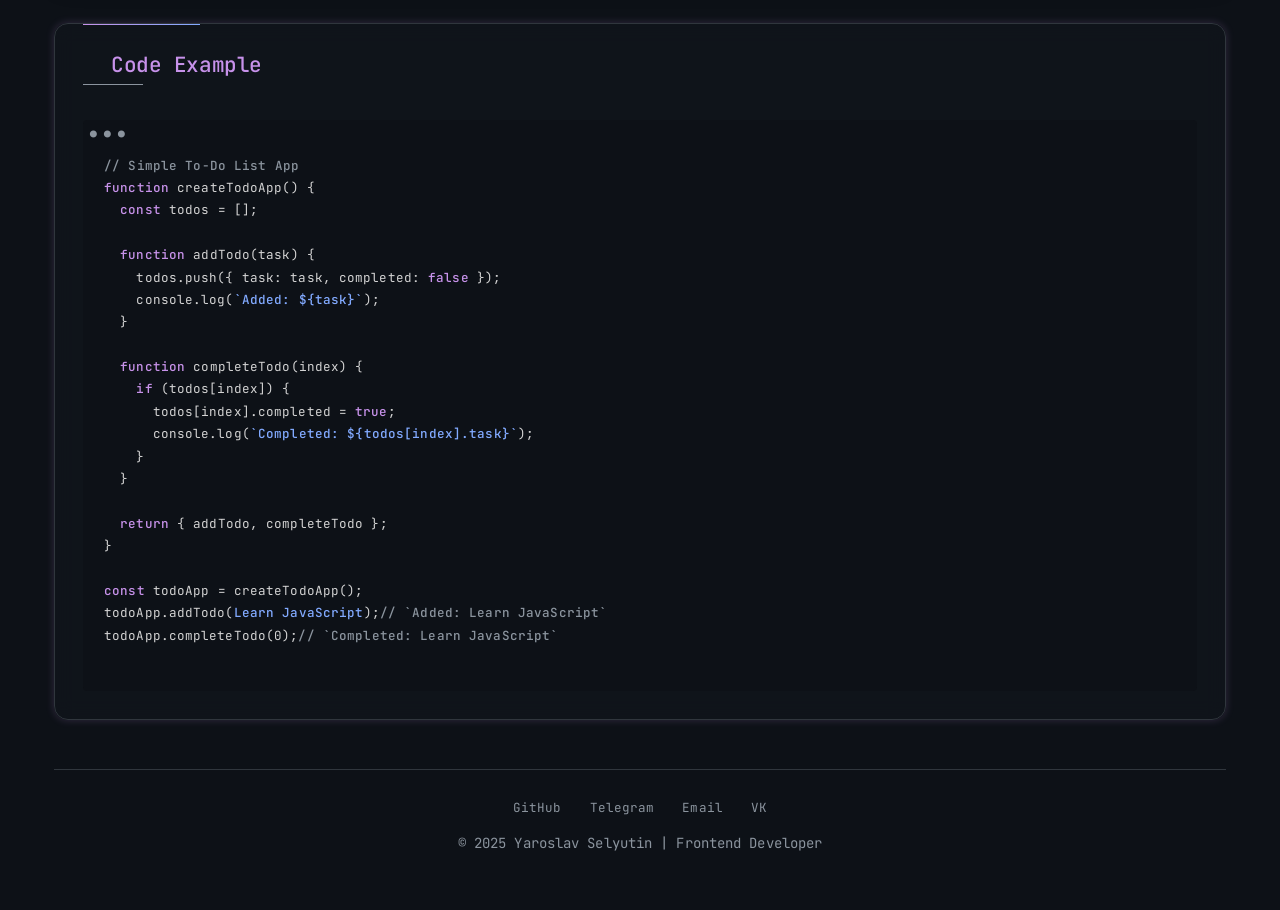
==== commit b0d38f44: "feat: add mobile stlyes" ====
--- a/index.html
+++ b/index.html
@@ -14,6 +14,13 @@
 			data-translate="metaKeywords"
 		/>
 		<link rel="stylesheet" href="./assets/css/main.css" />
+		<link
+			rel="stylesheet"
+			href="https://cdn.jsdelivr.net/gh/tobiasroeder/lucide-icon-font@main/lucide.css"
+		/>
+
+		<script type="module" src="./assets/js/index.js"></script>
+
 		<!-- <link rel="stylesheet" href="./assets/css2/style.css" /> -->
 		<title data-translate="title">Yaroslav Selyutin - CV</title>
 	</head>
@@ -23,6 +30,7 @@
 			<div class="logo">
 				<a href="/">selyusize</a>
 			</div>
+			<i class="icon-menu"></i>
 			<nav>
 				<ul class="navigation-top">
 					<li>
@@ -37,12 +45,19 @@
 					<li>
 						<a href="./pages/contacts.html">Связь со мной</a>
 					</li>
+					<li>
+						<ul class="login">
+							<li>
+								<button class="filter-btn">
+									<i class="icon-log-in"></i>
+									Войти
+								</button>
+							</li>
+							<li><button class="filter-btn">Зарегистрироваться</button></li>
+						</ul>
+					</li>
 				</ul>
 			</nav>
-			<div class="login">
-				<button class="filter-btn">Войти</button>
-				<button class="filter-btn">Зарегистрироваться</button>
-			</div>
 		</header>
 		<div class="container">
 			<div>
@@ -212,9 +227,7 @@
 							</h2>
 							<div class="project-grid">
 								<div class="project-card">
-									<h3 data-translate="webDeveloperTitle">
-										Web Developer | REDLINE
-									</h3>
+									<h3 data-translate="webDeveloperTitle">Web Developer</h3>
 									<div class="project-meta" data-translate="webDeveloperMeta">
 										Web Studio | May 2025 – August 2025
 									</div>
--- a/assets/css/main.css
+++ b/assets/css/main.css
@@ -15,6 +15,7 @@
 @import 'components/contact-form.css';
 @import 'components/breadcrumbs.css';
 @import 'components/codeDetail.css';
+@import 'components/icons.css';
 @import 'blog/index.css';
 @import 'headers.css';
 @import 'utilities.css';
